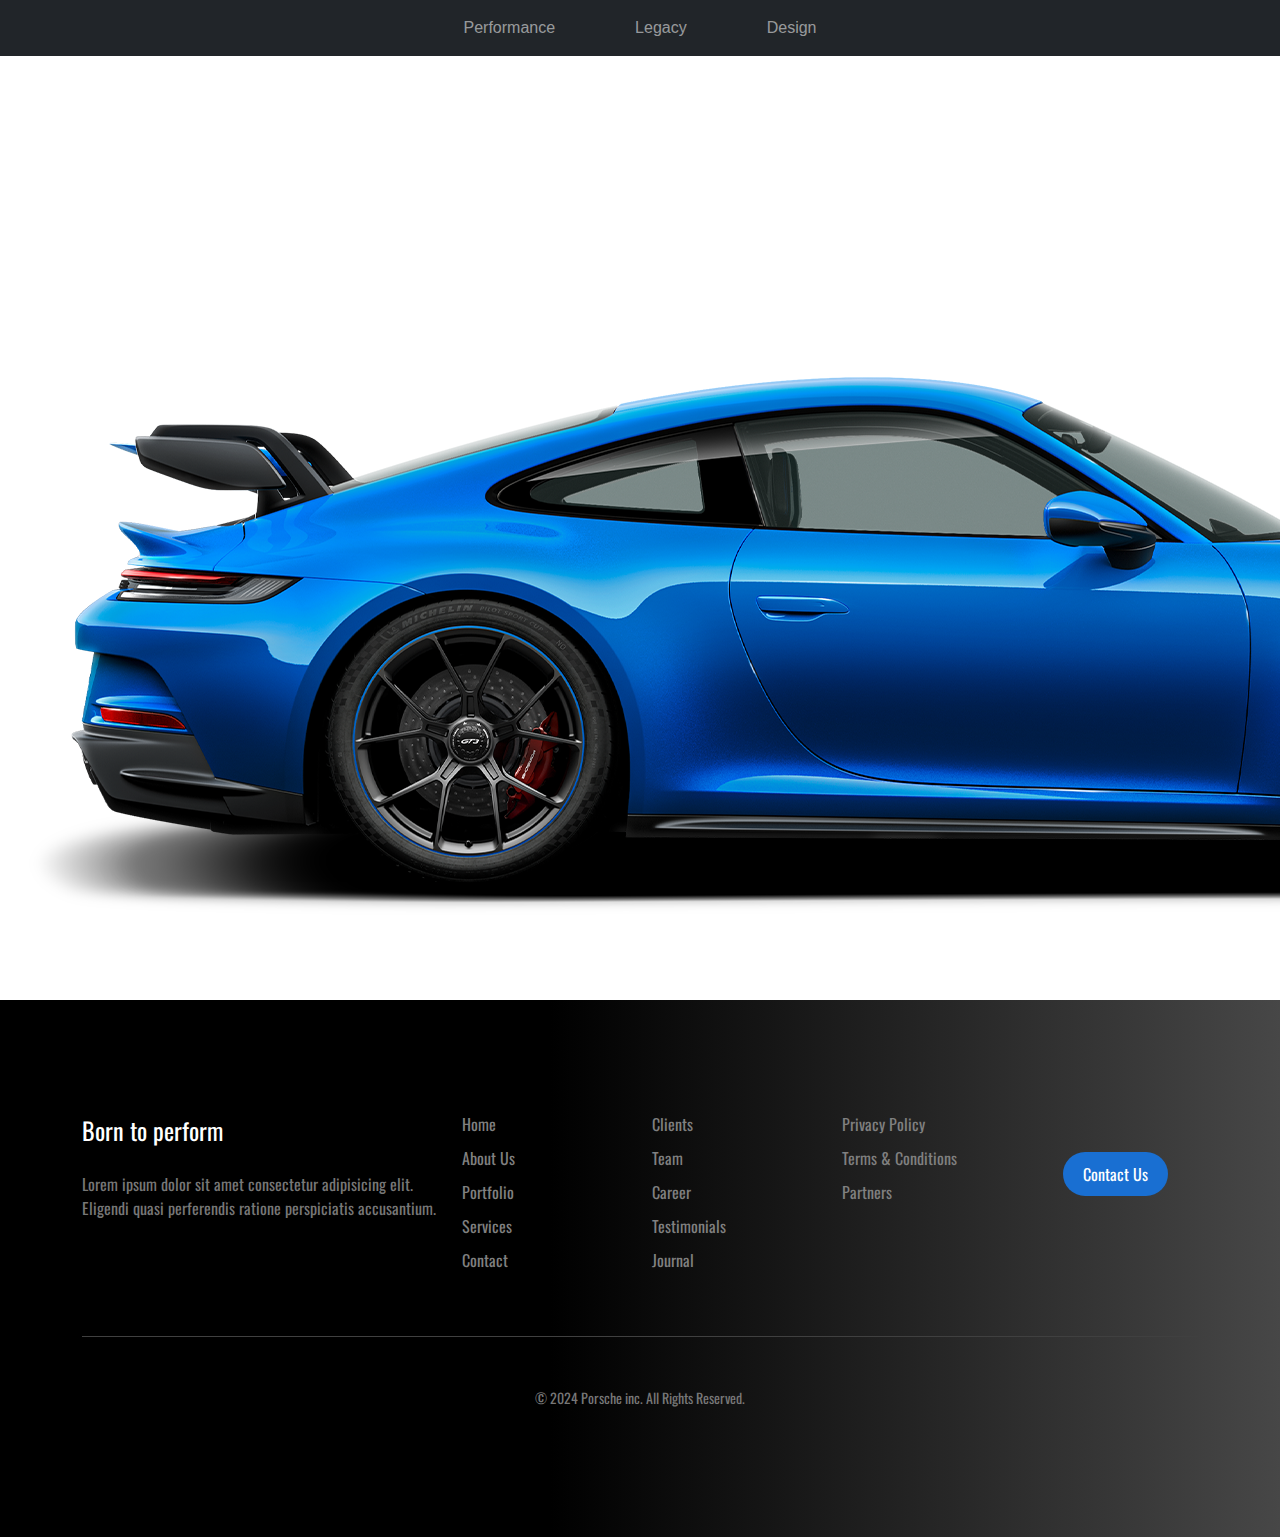
==== index.html @ 69b1accd "added photo and footer" ====
<!DOCTYPE html>
<html lang="en">

<head>
    <meta charset="UTF-8">
    <meta name="viewport" content="width=device-width, initial-scale=1.0">
    <link rel="icon" type="image/x-icon" href="images/porsche_logo.png">
    <link href="https://cdn.jsdelivr.net/npm/bootstrap@5.3.3/dist/css/bootstrap.min.css" rel="stylesheet">
    <script src="https://cdn.jsdelivr.net/npm/bootstrap@5.3.3/dist/js/bootstrap.bundle.min.js"></script>
    <link href="style.css" rel="stylesheet">
    <!--<link rel="preconnect" href="https://fonts.googleapis.com">-->
    <link rel="preconnect" href="https://fonts.gstatic.com" crossorigin>
    <link href="https://fonts.googleapis.com/css2?family=Oswald:wght@200..700&display=swap" rel="stylesheet">
    <title>Speed, Luxury, Porsche 911</title>
</head>

<body>
    <div id="top"></div>
    <div class="bg_image_1"></div>
    <nav class="navbar navbar-expand-sm bg-dark navbar-dark fixed-top">
        <div class="container-fluid">
            <button class="navbar-toggler" type="button" data-bs-toggle="collapse" data-bs-target="#collapsibleNavbar">
                <span class="navbar-toggler-icon"></span>
            </button>
            <div class="collapse navbar-collapse justify-content-center" id="collapsibleNavbar">
                <ul class="navbar-nav">
                    <li class="nav-item">
                        <a class="nav-link" href="#">Performance</a>
                    </li>
                    <li class="nav-item">
                        <a class="nav-link legacy-margin" href="#">Legacy</a>
                    </li>
                    <li class="nav-item">
                        <a class="nav-link" href="#">Design</a>
                    </li>
                </ul>
            </div>
        </div>
    </nav>
    <div class="moja"></div>
    <footer class="footer-48201">
        <div class="container">
        <div class="row">
        <div class="col-md-4 pr-md-5">
        <a href="#" class="footer-site-logo d-block mb-4">Born to perform</a>
        <p>Lorem ipsum dolor sit amet consectetur adipisicing elit. Eligendi quasi perferendis ratione perspiciatis accusantium.</p>
        </div>
        <div class="col-md">
        <ul class="list-unstyled nav-links">
        <li><a href="#">Home</a></li>
        <li><a href="#">About Us</a></li>
        <li><a href="#">Portfolio</a></li>
        <li><a href="#">Services</a></li>
        <li><a href="#">Contact</a></li>
        </ul>
        </div>
        <div class="col-md">
        <ul class="list-unstyled nav-links">
        <li><a href="#">Clients</a></li>
        <li><a href="#">Team</a></li>
        <li><a href="#">Career</a></li>
        <li><a href="#">Testimonials</a></li>
        <li><a href="#">Journal</a></li>
        </ul>
        </div>
        <div class="col-md">
        <ul class="list-unstyled nav-links">
        <li><a href="#">Privacy Policy</a></li>
        <li><a href="#">Terms &amp; Conditions</a></li>
        <li><a href="#">Partners</a></li>
        </ul>
        </div>
        <div class="col-md text-md-center">
        <ul class="social list-unstyled">
        <li><a href="#"><span class="icon-instagram"></span></a></li>
        <li><a href="#"><span class="icon-twitter"></span></a></li>
        <li><a href="#"><span class="icon-facebook"></span></a></li>
        <li><a href="#"><span class="icon-pinterest"></span></a></li>
        <li><a href="#"><span class="icon-dribbble"></span></a></li>
        </ul>
        <p class=""><a href="#" class="btn btn-tertiary">Contact Us</a></p>
        </div>
        </div>
        <div class="row ">
        <div class="col-12 text-center">
        <div class="copyright mt-5 pt-5">
        <p><small>© 2024 Porsche inc. All Rights Reserved.</small></p>
        </div>
        </div>
        </div>
        </div>
        </footer>
    <!--<footer>
        <div class="container contact-info">
            <div class="row">
                <div class="col-md-3">
                    <img src="images/porsche_logo.png" alt="Logo" class="img-fluid">
                </div>
                <div class="col-md-3">
                    <h5><a href="#top" class="h5_footer" style="text-decoration: none;">Home</a></h5>
                    <ul class="list-unstyled">
                        <li>...</li>
                        <li>...</li>
                        <li>...</li>
                    </ul>
                </div>
                <div class="col-md-3">
                    <h5><a href="#top" class="h5_footer" style="text-decoration: none;">About Us</a></h5>
                    <ul class="list-unstyled">
                        <li>Newsletter</li>
                        <li>Research</li>
                        <li>Downloads</li>
                    </ul>
                </div>
                <div class="col-md-3">
                    <h5><a href="#top" class="h5_footer" style="text-decoration: none;">Contact Info</a></h5>
                    <ul class="list-unstyled">
                        <li>Instagram</li>
                        <li>Facebook</li>
                        <li>Twitter</li>
                    </ul>
                </div>
            </div>
        </div>
    </footer>
    <p class="company text-center text-muted"> © 2024 Porsche Company, Inc </p>-->
</body>

</html>
---- style.css ----
@media screen and (min-width:576px) {
    .legacy-margin {
        margin: 0 4rem;
    }
}
@font-face {
    font-family: '911 Porscha';
    src: url("font/porche911woff/911Porscha.woff2") format('woff2'),
        url("font/porche911woff/911Porscha.woff") format('woff');
    font-weight: normal;
    font-style: normal;
    font-display: swap;
}
/*.moja {
    height: 2000px;
}*/
.bg_image_1{
    background-image: url(images/porsche-model.png);
    height: 1000px;
    width: auto;
}

.footer-words {
    display: flex;
    justify-content: space-around;
}
.text-muted-no-underline {
    text-decoration: none;
}
.contact-info {
    margin-top: 10px;
    padding-top: 20px;
}

.contact-info span {
    font-weight: bold;
}

.contact-info ul {
    list-style-type: none;
    padding: 5px;
}

.contact-info ul li {
    margin-top: 7px;
}
footer{
    font-family: po;
    background: rgb(0,0,0);
    background: linear-gradient(90deg, rgba(0,0,0,1) 43%, rgba(71,71,71,1) 100%);
}
.h5_footer{
    color: whitesmoke;
}
.list-unstyled{
    color:whitesmoke;
}
.company{
    background-color: gray;
}
.contact-info .row > div:not(:last-child) {
    border-right: 4px solid #ccc;
    padding-right: 15px;
}
body {
    font-family: "Roboto", -apple-system, BlinkMacSystemFont, "Segoe UI", Roboto, "Helvetica Neue", Arial, "Noto Sans", sans-serif, "Apple Color Emoji", "Segoe UI Emoji", "Segoe UI Symbol", "Noto Color Emoji"; }
  
h1, h2, h3, h4, h5, h6,
.h1, .h2, .h3, .h4, .h5, .h6 {
    font-family: "Roboto", -apple-system, BlinkMacSystemFont, "Segoe UI", Roboto, "Helvetica Neue", Arial, "Noto Sans", sans-serif, "Apple Color Emoji", "Segoe UI Emoji", "Segoe UI Symbol", "Noto Color Emoji"; }
  
a {
    -webkit-transition: .3s all ease;
    -o-transition: .3s all ease;
    transition: .3s all ease; }
a, a:hover {
    text-decoration: none !important; }
  
.content {
    height: 70vh; }
  
.footer-48201 {
    font-family: "Oswald", sans-serif;
    padding: 7rem 0;
    background-color: #000;
    color: #777; }
.footer-48201 .footer-site-logo {
    font-size: 1.5rem;
    color: #fff; }
.footer-48201 .nav-links li {
    margin-bottom: 10px; }
.footer-48201 .nav-links li a {
    color: gray; }
.footer-48201 .nav-links li a:hover {
    color: #fff; }
.footer-48201 .btn.btn-tertiary {
      background-color: #196fd2;
      color: #fff;
      border-radius: 30px;
      border: none;
      padding: 10px 20px; }
.footer-48201 .social li {
      display: inline-block; }
.footer-48201 .social li a {
        color: gray;
        padding: 7px; }
.footer-48201 .social li a:hover {
        color: #fff; }
.footer-48201 .copyright {
      border-top: 1px solid #404040; }
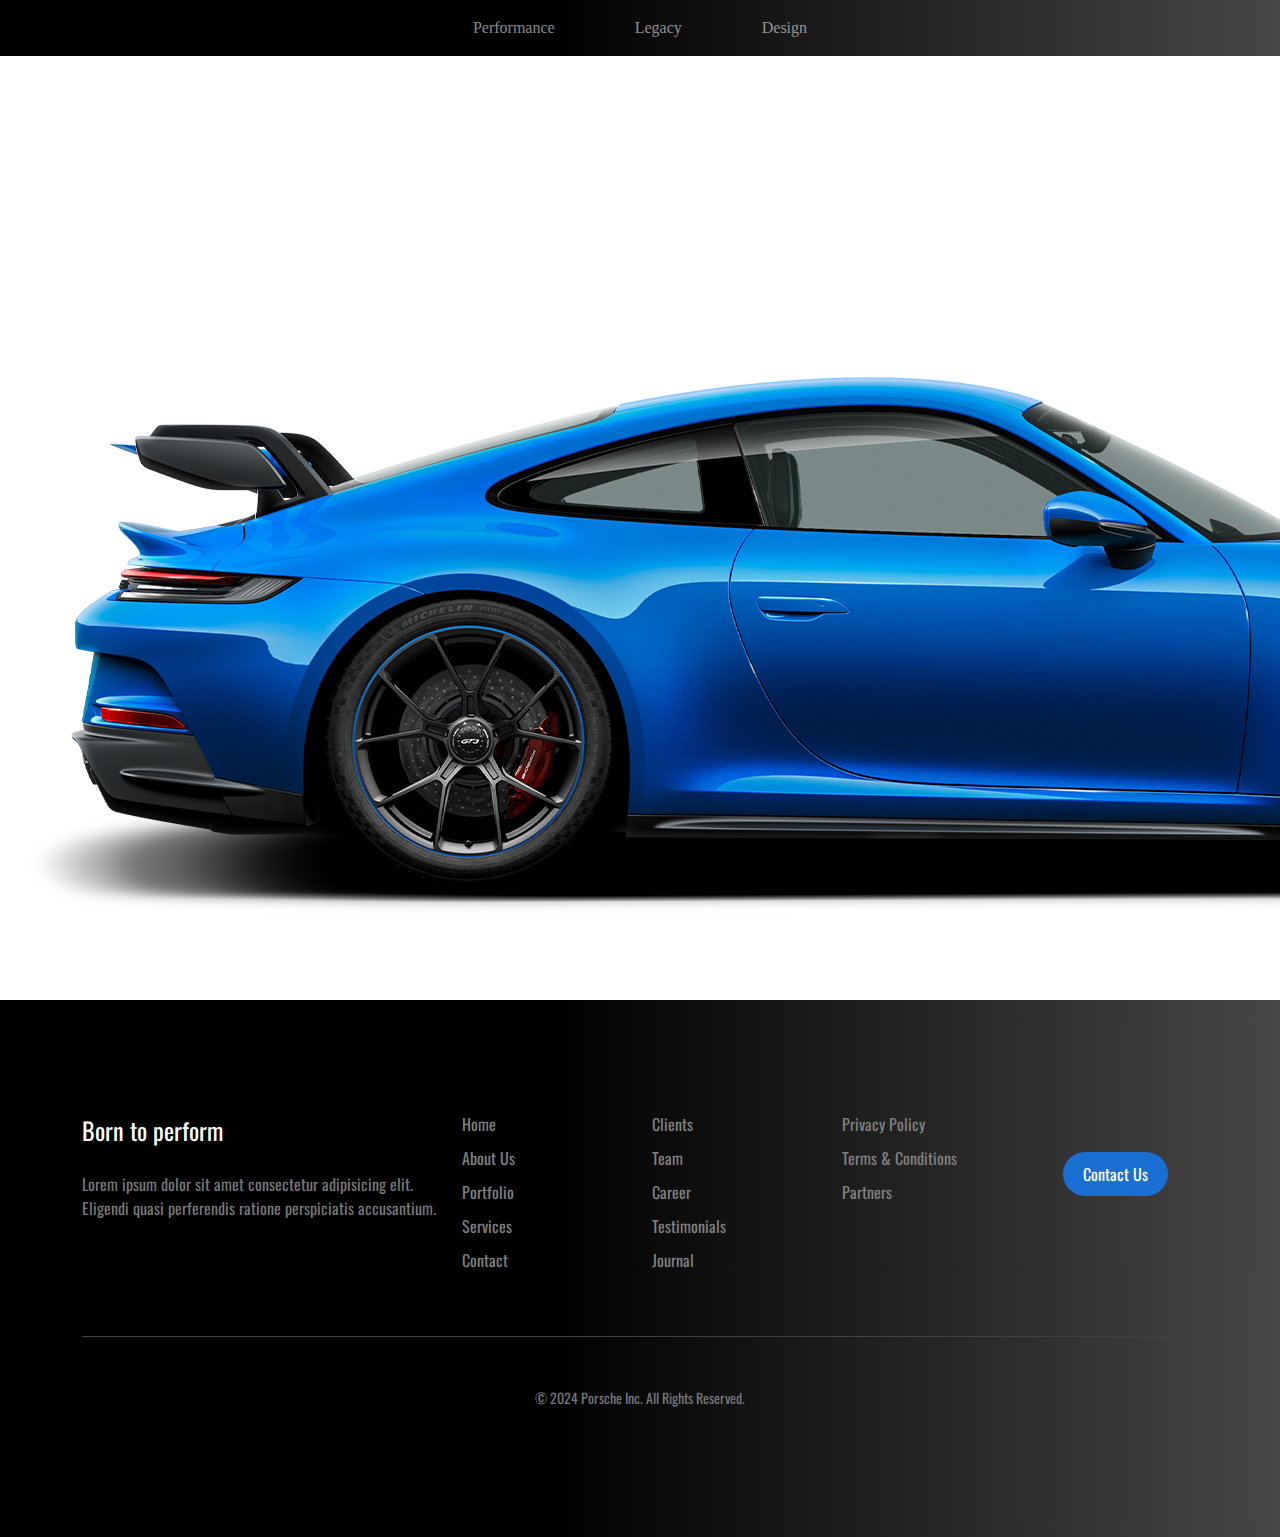
==== commit 3bf7580c: "Minor changes" ====
--- a/index.html
+++ b/index.html
@@ -15,7 +15,6 @@
 </head>
 
 <body>
-    <div id="top"></div>
     <div class="bg_image_1"></div>
     <nav class="navbar navbar-expand-sm bg-dark navbar-dark fixed-top">
         <div class="container-fluid">
@@ -37,93 +36,59 @@
             </div>
         </div>
     </nav>
-    <div class="moja"></div>
     <footer class="footer-48201">
         <div class="container">
-        <div class="row">
-        <div class="col-md-4 pr-md-5">
-        <a href="#" class="footer-site-logo d-block mb-4">Born to perform</a>
-        <p>Lorem ipsum dolor sit amet consectetur adipisicing elit. Eligendi quasi perferendis ratione perspiciatis accusantium.</p>
-        </div>
-        <div class="col-md">
-        <ul class="list-unstyled nav-links">
-        <li><a href="#">Home</a></li>
-        <li><a href="#">About Us</a></li>
-        <li><a href="#">Portfolio</a></li>
-        <li><a href="#">Services</a></li>
-        <li><a href="#">Contact</a></li>
-        </ul>
-        </div>
-        <div class="col-md">
-        <ul class="list-unstyled nav-links">
-        <li><a href="#">Clients</a></li>
-        <li><a href="#">Team</a></li>
-        <li><a href="#">Career</a></li>
-        <li><a href="#">Testimonials</a></li>
-        <li><a href="#">Journal</a></li>
-        </ul>
-        </div>
-        <div class="col-md">
-        <ul class="list-unstyled nav-links">
-        <li><a href="#">Privacy Policy</a></li>
-        <li><a href="#">Terms &amp; Conditions</a></li>
-        <li><a href="#">Partners</a></li>
-        </ul>
-        </div>
-        <div class="col-md text-md-center">
-        <ul class="social list-unstyled">
-        <li><a href="#"><span class="icon-instagram"></span></a></li>
-        <li><a href="#"><span class="icon-twitter"></span></a></li>
-        <li><a href="#"><span class="icon-facebook"></span></a></li>
-        <li><a href="#"><span class="icon-pinterest"></span></a></li>
-        <li><a href="#"><span class="icon-dribbble"></span></a></li>
-        </ul>
-        <p class=""><a href="#" class="btn btn-tertiary">Contact Us</a></p>
-        </div>
-        </div>
-        <div class="row ">
-        <div class="col-12 text-center">
-        <div class="copyright mt-5 pt-5">
-        <p><small>© 2024 Porsche inc. All Rights Reserved.</small></p>
-        </div>
-        </div>
-        </div>
-        </div>
-        </footer>
-    <!--<footer>
-        <div class="container contact-info">
             <div class="row">
-                <div class="col-md-3">
-                    <img src="images/porsche_logo.png" alt="Logo" class="img-fluid">
+                <div class="col-md-4 pr-md-5">
+                    <a href="#" class="footer-site-logo d-block mb-4">Born to perform</a>
+                    <p>Lorem ipsum dolor sit amet consectetur adipisicing elit. Eligendi quasi perferendis ratione
+                        perspiciatis accusantium.</p>
                 </div>
-                <div class="col-md-3">
-                    <h5><a href="#top" class="h5_footer" style="text-decoration: none;">Home</a></h5>
-                    <ul class="list-unstyled">
-                        <li>...</li>
-                        <li>...</li>
-                        <li>...</li>
+                <div class="col-md">
+                    <ul class="list-unstyled nav-links">
+                        <li><a href="#">Home</a></li>
+                        <li><a href="#">About Us</a></li>
+                        <li><a href="#">Portfolio</a></li>
+                        <li><a href="#">Services</a></li>
+                        <li><a href="#">Contact</a></li>
                     </ul>
                 </div>
-                <div class="col-md-3">
-                    <h5><a href="#top" class="h5_footer" style="text-decoration: none;">About Us</a></h5>
-                    <ul class="list-unstyled">
-                        <li>Newsletter</li>
-                        <li>Research</li>
-                        <li>Downloads</li>
+                <div class="col-md">
+                    <ul class="list-unstyled nav-links">
+                        <li><a href="#">Clients</a></li>
+                        <li><a href="#">Team</a></li>
+                        <li><a href="#">Career</a></li>
+                        <li><a href="#">Testimonials</a></li>
+                        <li><a href="#">Journal</a></li>
                     </ul>
                 </div>
-                <div class="col-md-3">
-                    <h5><a href="#top" class="h5_footer" style="text-decoration: none;">Contact Info</a></h5>
-                    <ul class="list-unstyled">
-                        <li>Instagram</li>
-                        <li>Facebook</li>
-                        <li>Twitter</li>
+                <div class="col-md">
+                    <ul class="list-unstyled nav-links">
+                        <li><a href="#">Privacy Policy</a></li>
+                        <li><a href="#">Terms &amp; Conditions</a></li>
+                        <li><a href="#">Partners</a></li>
                     </ul>
+                </div>
+                <div class="col-md text-md-center">
+                    <ul class="social list-unstyled">
+                        <li><a href="#"><span class="icon-instagram"></span></a></li>
+                        <li><a href="#"><span class="icon-twitter"></span></a></li>
+                        <li><a href="#"><span class="icon-facebook"></span></a></li>
+                        <li><a href="#"><span class="icon-pinterest"></span></a></li>
+                        <li><a href="#"><span class="icon-dribbble"></span></a></li>
+                    </ul>
+                    <p class=""><a href="#" class="btn btn-tertiary">Contact Us</a></p>
+                </div>
+            </div>
+            <div class="row">
+                <div class="col-12 text-center">
+                    <div class="copyright mt-5 pt-5">
+                        <p><small>© 2024 Porsche Inc. All Rights Reserved.</small></p>
+                    </div>
                 </div>
             </div>
         </div>
     </footer>
-    <p class="company text-center text-muted"> © 2024 Porsche Company, Inc </p>-->
 </body>
 
 </html>--- a/style.css
+++ b/style.css
@@ -3,6 +3,7 @@
         margin: 0 4rem;
     }
 }
+
 @font-face {
     font-family: '911 Porscha';
     src: url("font/porche911woff/911Porscha.woff2") format('woff2'),
@@ -11,10 +12,8 @@
     font-style: normal;
     font-display: swap;
 }
-/*.moja {
-    height: 2000px;
-}*/
-.bg_image_1{
+
+.bg_image_1 {
     background-image: url(images/porsche-model.png);
     height: 1000px;
     width: auto;
@@ -24,9 +23,11 @@
     display: flex;
     justify-content: space-around;
 }
+
 .text-muted-no-underline {
     text-decoration: none;
 }
+
 .contact-info {
     margin-top: 10px;
     padding-top: 20px;
@@ -44,68 +45,110 @@
 .contact-info ul li {
     margin-top: 7px;
 }
-footer{
+
+footer,
+.navbar {
     font-family: po;
-    background: rgb(0,0,0);
-    background: linear-gradient(90deg, rgba(0,0,0,1) 43%, rgba(71,71,71,1) 100%);
+    background: rgb(0, 0, 0);
+    background: linear-gradient(90deg, rgba(0, 0, 0, 1) 43%, rgba(71, 71, 71, 1) 100%);
 }
-.h5_footer{
+
+.h5_footer {
     color: whitesmoke;
 }
-.list-unstyled{
-    color:whitesmoke;
+
+.list-unstyled {
+    color: whitesmoke;
 }
-.company{
+
+.company {
     background-color: gray;
 }
-.contact-info .row > div:not(:last-child) {
+
+.contact-info .row>div:not(:last-child) {
     border-right: 4px solid #ccc;
     padding-right: 15px;
 }
+
 body {
-    font-family: "Roboto", -apple-system, BlinkMacSystemFont, "Segoe UI", Roboto, "Helvetica Neue", Arial, "Noto Sans", sans-serif, "Apple Color Emoji", "Segoe UI Emoji", "Segoe UI Symbol", "Noto Color Emoji"; }
-  
-h1, h2, h3, h4, h5, h6,
-.h1, .h2, .h3, .h4, .h5, .h6 {
-    font-family: "Roboto", -apple-system, BlinkMacSystemFont, "Segoe UI", Roboto, "Helvetica Neue", Arial, "Noto Sans", sans-serif, "Apple Color Emoji", "Segoe UI Emoji", "Segoe UI Symbol", "Noto Color Emoji"; }
-  
+    font-family: "Roboto", -apple-system, BlinkMacSystemFont, "Segoe UI", Roboto, "Helvetica Neue", Arial, "Noto Sans", sans-serif, "Apple Color Emoji", "Segoe UI Emoji", "Segoe UI Symbol", "Noto Color Emoji";
+}
+
+h1,
+h2,
+h3,
+h4,
+h5,
+h6,
+.h1,
+.h2,
+.h3,
+.h4,
+.h5,
+.h6 {
+    font-family: "Roboto", -apple-system, BlinkMacSystemFont, "Segoe UI", Roboto, "Helvetica Neue", Arial, "Noto Sans", sans-serif, "Apple Color Emoji", "Segoe UI Emoji", "Segoe UI Symbol", "Noto Color Emoji";
+}
+
 a {
     -webkit-transition: .3s all ease;
     -o-transition: .3s all ease;
-    transition: .3s all ease; }
-a, a:hover {
-    text-decoration: none !important; }
-  
+    transition: .3s all ease;
+}
+
+a,
+a:hover {
+    text-decoration: none !important;
+}
+
 .content {
-    height: 70vh; }
-  
+    height: 70vh;
+}
+
 .footer-48201 {
     font-family: "Oswald", sans-serif;
     padding: 7rem 0;
     background-color: #000;
-    color: #777; }
+    color: #777;
+}
+
 .footer-48201 .footer-site-logo {
     font-size: 1.5rem;
-    color: #fff; }
+    color: #fff;
+}
+
 .footer-48201 .nav-links li {
-    margin-bottom: 10px; }
+    margin-bottom: 10px;
+}
+
 .footer-48201 .nav-links li a {
-    color: gray; }
+    color: gray;
+}
+
 .footer-48201 .nav-links li a:hover {
-    color: #fff; }
+    color: #fff;
+}
+
 .footer-48201 .btn.btn-tertiary {
-      background-color: #196fd2;
-      color: #fff;
-      border-radius: 30px;
-      border: none;
-      padding: 10px 20px; }
+    background-color: #196fd2;
+    color: #fff;
+    border-radius: 30px;
+    border: none;
+    padding: 10px 20px;
+}
+
 .footer-48201 .social li {
-      display: inline-block; }
+    display: inline-block;
+}
+
 .footer-48201 .social li a {
-        color: gray;
-        padding: 7px; }
+    color: gray;
+    padding: 7px;
+}
+
 .footer-48201 .social li a:hover {
-        color: #fff; }
+    color: #fff;
+}
+
 .footer-48201 .copyright {
-      border-top: 1px solid #404040; }
-  
+    border-top: 1px solid #404040;
+}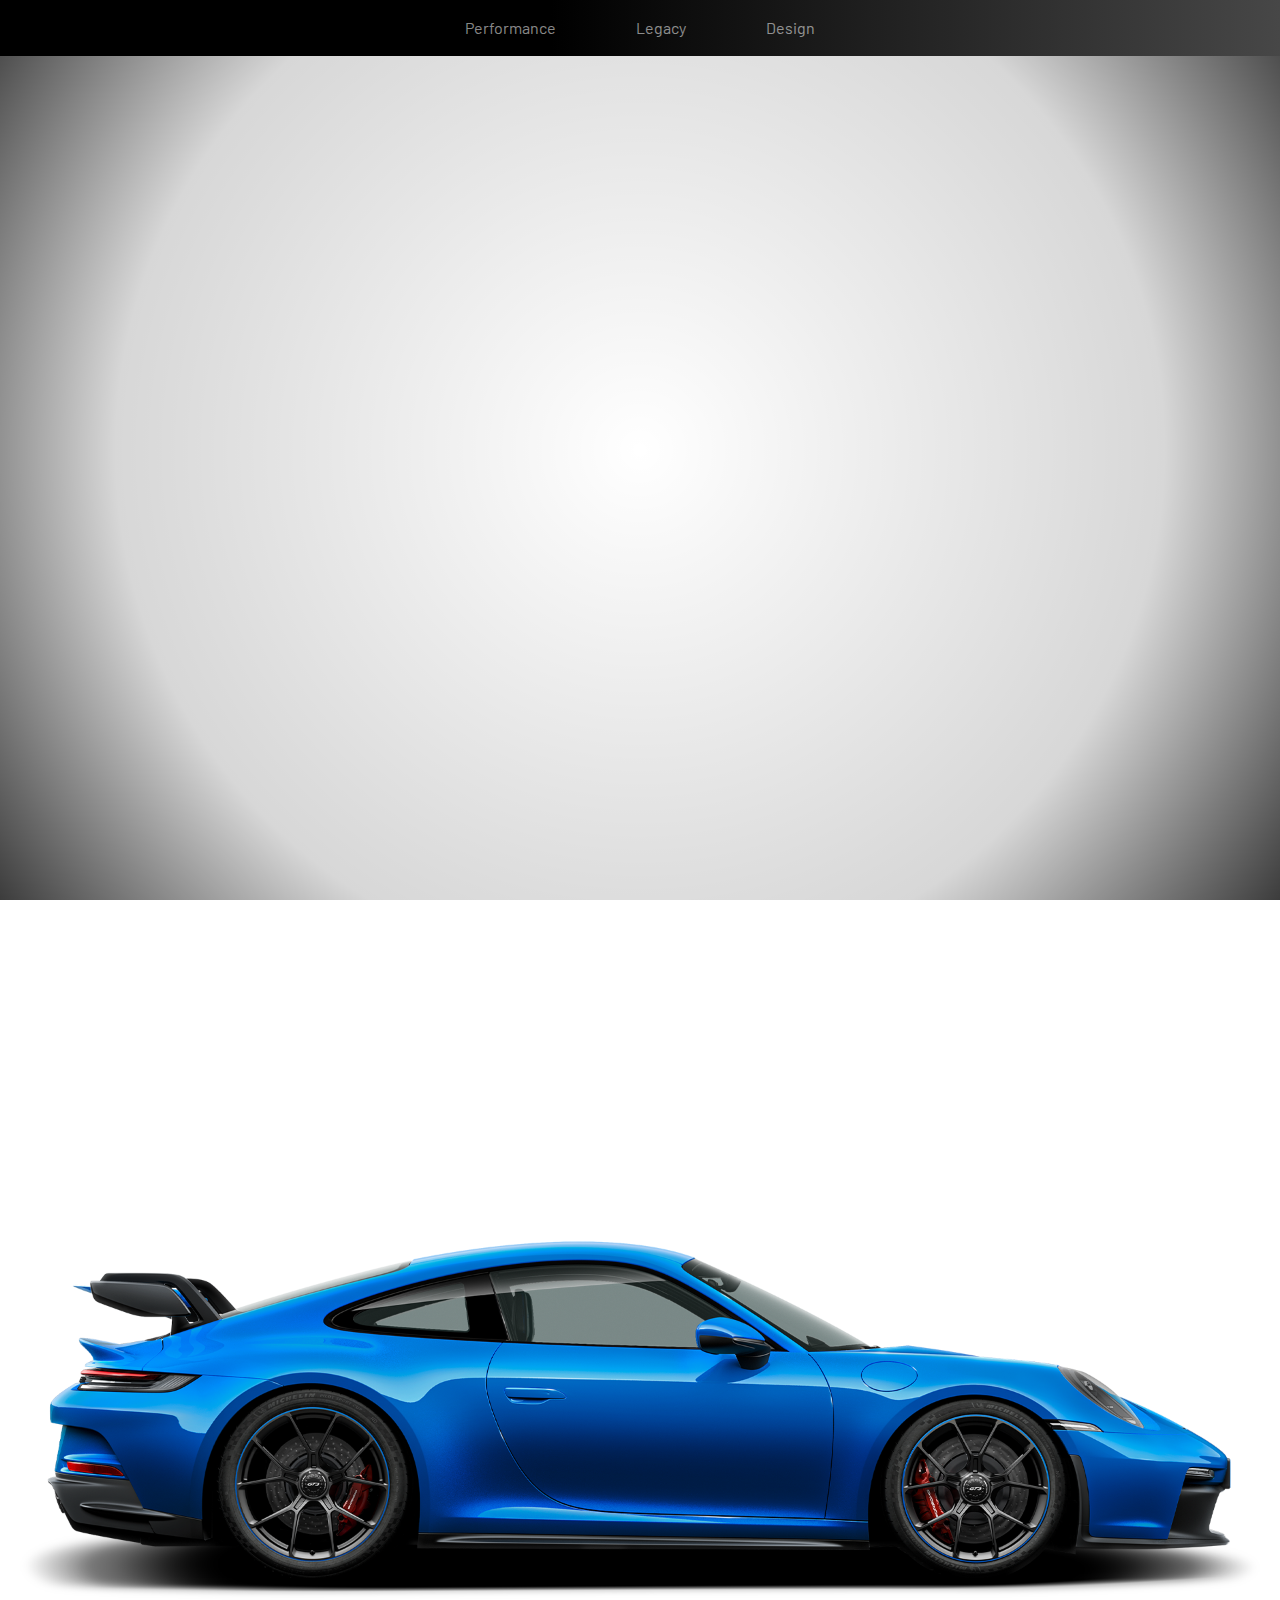
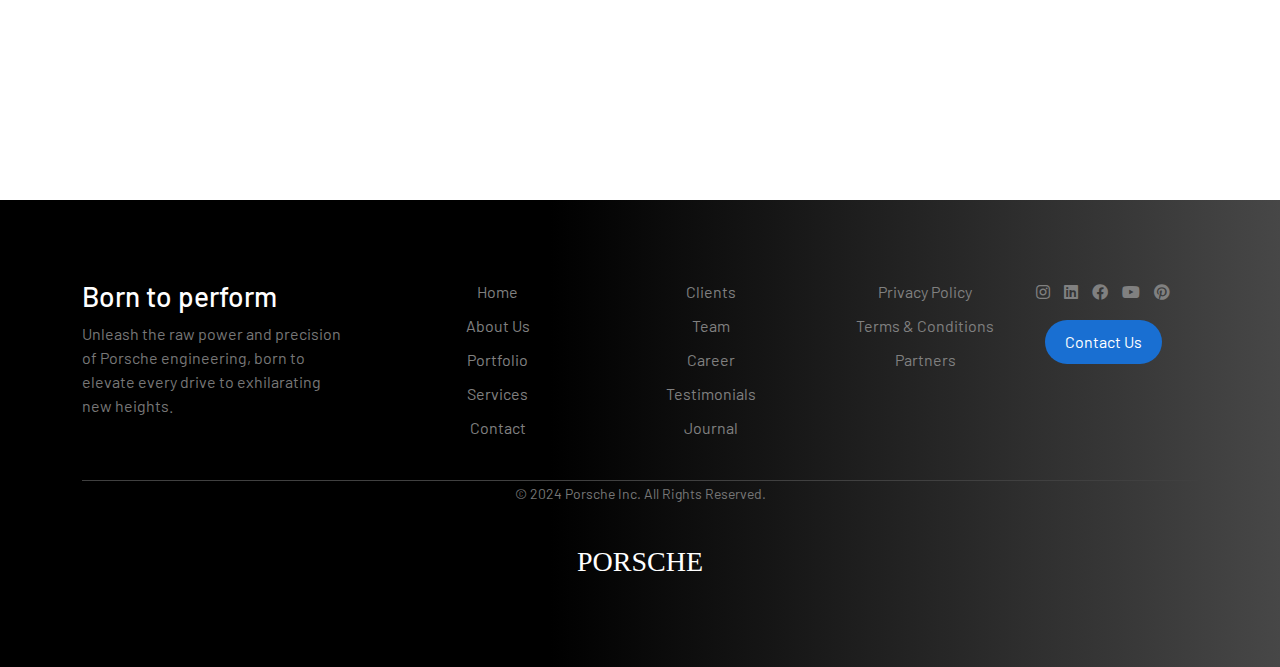
==== commit fe85b901: "made footer responsive, added temp font, fixed image" ====
--- a/index.html
+++ b/index.html
@@ -7,15 +7,27 @@
     <link rel="icon" type="image/x-icon" href="images/porsche_logo.png">
     <link href="https://cdn.jsdelivr.net/npm/bootstrap@5.3.3/dist/css/bootstrap.min.css" rel="stylesheet">
     <script src="https://cdn.jsdelivr.net/npm/bootstrap@5.3.3/dist/js/bootstrap.bundle.min.js"></script>
+    <link rel="stylesheet" href="https://cdnjs.cloudflare.com/ajax/libs/font-awesome/5.15.4/css/all.min.css">
     <link href="style.css" rel="stylesheet">
-    <!--<link rel="preconnect" href="https://fonts.googleapis.com">-->
+
+    <link rel="preconnect" href="https://fonts.googleapis.com">
     <link rel="preconnect" href="https://fonts.gstatic.com" crossorigin>
-    <link href="https://fonts.googleapis.com/css2?family=Oswald:wght@200..700&display=swap" rel="stylesheet">
+    <link href="https://fonts.googleapis.com/css2?family=Barlow:ital,wght@0,100;0,200;0,300;0,400;0,500;0,600;0,700;0,800;0,900;1,100;1,200;1,300;1,400;1,500;1,600;1,700;1,800;1,900&display=swap" rel="stylesheet">
+    
     <title>Speed, Luxury, Porsche 911</title>
 </head>
 
-<body>
-    <div class="bg_image_1"></div>
+<body id="scrollbar2">
+    
+    <video class="main-video" src="images/main-video.mp4" muted loop autoplay plays-inline>
+    </video>
+
+    <div class="overlay"></div>
+
+    <div class="image-container">
+        <img class="bg-image" src="images/porsche-model.png"></img>
+    </div>
+    <!-- <h1 class="porse-test">PORSCHE</h1> -->
     <nav class="navbar navbar-expand-sm bg-dark navbar-dark fixed-top">
         <div class="container-fluid">
             <button class="navbar-toggler" type="button" data-bs-toggle="collapse" data-bs-target="#collapsibleNavbar">
@@ -36,59 +48,69 @@
             </div>
         </div>
     </nav>
-    <footer class="footer-48201">
+    <footer class="footer">
         <div class="container">
-            <div class="row">
-                <div class="col-md-4 pr-md-5">
-                    <a href="#" class="footer-site-logo d-block mb-4">Born to perform</a>
-                    <p>Lorem ipsum dolor sit amet consectetur adipisicing elit. Eligendi quasi perferendis ratione
-                        perspiciatis accusantium.</p>
+            <div class="row justify-content-center">
+                <div class="col-8 col-sm-10 col-md-8 col-lg-3 mb-4">
+                    <h3 class="footer-site-logo">Born to perform</h3>
+                    <p>Unleash the raw power and precision of Porsche engineering, born to elevate every drive to exhilarating new heights.</p>
                 </div>
-                <div class="col-md">
-                    <ul class="list-unstyled nav-links">
-                        <li><a href="#">Home</a></li>
-                        <li><a href="#">About Us</a></li>
-                        <li><a href="#">Portfolio</a></li>
-                        <li><a href="#">Services</a></li>
-                        <li><a href="#">Contact</a></li>
-                    </ul>
-                </div>
-                <div class="col-md">
-                    <ul class="list-unstyled nav-links">
-                        <li><a href="#">Clients</a></li>
-                        <li><a href="#">Team</a></li>
-                        <li><a href="#">Career</a></li>
-                        <li><a href="#">Testimonials</a></li>
-                        <li><a href="#">Journal</a></li>
-                    </ul>
-                </div>
-                <div class="col-md">
-                    <ul class="list-unstyled nav-links">
-                        <li><a href="#">Privacy Policy</a></li>
-                        <li><a href="#">Terms &amp; Conditions</a></li>
-                        <li><a href="#">Partners</a></li>
-                    </ul>
-                </div>
-                <div class="col-md text-md-center">
-                    <ul class="social list-unstyled">
-                        <li><a href="#"><span class="icon-instagram"></span></a></li>
-                        <li><a href="#"><span class="icon-twitter"></span></a></li>
-                        <li><a href="#"><span class="icon-facebook"></span></a></li>
-                        <li><a href="#"><span class="icon-pinterest"></span></a></li>
-                        <li><a href="#"><span class="icon-dribbble"></span></a></li>
-                    </ul>
-                    <p class=""><a href="#" class="btn btn-tertiary">Contact Us</a></p>
+                <div class="col-md-10 col-lg-9">
+                    <div class="row justify-content-center">
+                        <div class="col-5 col-sm-4 col-md-3 mb-4 text-center">
+                            <ul class="list-unstyled nav-links">
+                                <li><a href="#">Home</a></li>
+                                <li><a href="#">About Us</a></li>
+                                <li><a href="#">Portfolio</a></li>
+                                <li><a href="#">Services</a></li>
+                                <li><a href="#">Contact</a></li>
+                            </ul>
+                        </div>
+                        <div class="col-5 col-sm-4 col-md-3 mb-4 text-center">
+                            <ul class="list-unstyled nav-links">
+                                <li><a href="#">Clients</a></li>
+                                <li><a href="#">Team</a></li>
+                                <li><a href="#">Career</a></li>
+                                <li><a href="#">Testimonials</a></li>
+                                <li><a href="#">Journal</a></li>
+                            </ul>
+                        </div>
+                        <div class="col-12 col-sm-4 col-md-3 mb-4 text-center">
+                            <ul class="list-unstyled nav-links">
+                                <li><a href="#">Privacy Policy</a></li>
+                                <li><a href="#">Terms &amp; Conditions</a></li>
+                                <li><a href="#">Partners</a></li>
+                            </ul>
+                        </div>
+                        <div class="col-12 col-sm-6 col-md-3 col-lg-2 mb-4">
+                            <ul class="social list-unstyled d-flex justify-content-center">
+                                <li><a href="https://www.instagram.com/"><i class="fab fa-instagram"></i></a></li>
+                                <li><a href="https://linkedin.com/"><i class="fab fa-linkedin"></i></a></li>
+                                <li><a href="https://www.facebook.com/"><i class="fab fa-facebook"></i></a></li>
+                                <li><a href="https://www.youtube.com/"><i class="fab fa-youtube"></i></a></li>
+                                <li><a href="https://pinterest.com/"><i class="fab fa-pinterest"></i></a></li>
+                            </ul>
+                            <p class="d-flex justify-content-center"><a href="#" class="btn btn-blue-color">Contact Us</a></p>
+                        </div>
+                    </div>
                 </div>
             </div>
             <div class="row">
                 <div class="col-12 text-center">
-                    <div class="copyright mt-5 pt-5">
+                    <div class="copyright">
                         <p><small>© 2024 Porsche Inc. All Rights Reserved.</small></p>
                     </div>
                 </div>
             </div>
+            <div class="row">
+                <div class="col-12 text-center mt-4">
+                    <h3 class="porsche-logo">PORSCHE</h3>
+                </div>
+            </div>
         </div>
     </footer>
+    
+    
 </body>
 
 </html>--- a/style.css
+++ b/style.css
@@ -1,92 +1,87 @@
+@font-face {
+    font-family: 'PorscheFont';
+    src: url('fonts/911porschav3title.ttf');
+}
+
 @media screen and (min-width:576px) {
     .legacy-margin {
         margin: 0 4rem;
     }
 }
-
-@font-face {
-    font-family: '911 Porscha';
-    src: url("font/porche911woff/911Porscha.woff2") format('woff2'),
-        url("font/porche911woff/911Porscha.woff") format('woff');
-    font-weight: normal;
-    font-style: normal;
-    font-display: swap;
+body#scrollbar2::-webkit-scrollbar {
+    width: 8px !important;
 }
 
-.bg_image_1 {
-    background-image: url(images/porsche-model.png);
-    height: 1000px;
-    width: auto;
+body#scrollbar2::-webkit-scrollbar-track {
+    background-color: #666666 !important;
+    border: 1px solid #666666 !important;
+    box-shadow: inset 0 0 6px rgba(0, 0, 0, .3) !important;
 }
 
-.footer-words {
-    display: flex;
-    justify-content: space-around;
+body#scrollbar2::-webkit-scrollbar-thumb {
+    border-radius: 8px !important;
+    background-color: #1a1a1a !important;
 }
 
-.text-muted-no-underline {
-    text-decoration: none;
+.overlay{
+    width: 100%;
+    height: 100vh;
+    position: relative;
+    display: flex;
+    background: rgb(255,255,255);
+    background: radial-gradient(circle, rgba(255,255,255,0) 0%, rgba(0, 0, 0, 0.158) 67%, rgba(0,0,0,0.7651435574229692) 100%);
 }
 
-.contact-info {
-    margin-top: 10px;
-    padding-top: 20px;
-}
-
-.contact-info span {
-    font-weight: bold;
-}
-
-.contact-info ul {
-    list-style-type: none;
-    padding: 5px;
-}
-
-.contact-info ul li {
-    margin-top: 7px;
-}
-
-footer,
-.navbar {
-    font-family: po;
-    background: rgb(0, 0, 0);
-    background: linear-gradient(90deg, rgba(0, 0, 0, 1) 43%, rgba(71, 71, 71, 1) 100%);
-}
-
-.h5_footer {
-    color: whitesmoke;
-}
-
-.list-unstyled {
-    color: whitesmoke;
-}
-
-.company {
-    background-color: gray;
-}
-
-.contact-info .row>div:not(:last-child) {
-    border-right: 4px solid #ccc;
-    padding-right: 15px;
+.main-video {
+    width: 100%;
+    position: absolute;
+    right: 0;
+    bottom:0;
+    z-index: -1;
 }
 
 body {
-    font-family: "Roboto", -apple-system, BlinkMacSystemFont, "Segoe UI", Roboto, "Helvetica Neue", Arial, "Noto Sans", sans-serif, "Apple Color Emoji", "Segoe UI Emoji", "Segoe UI Symbol", "Noto Color Emoji";
+    font-family: 'Barlow', sans-serif;
+    font-weight: 400;
 }
 
-h1,
-h2,
-h3,
-h4,
-h5,
-h6,
-.h1,
-.h2,
-.h3,
-.h4,
-.h5,
-.h6 {
-    font-family: "Roboto", -apple-system, BlinkMacSystemFont, "Segoe UI", Roboto, "Helvetica Neue", Arial, "Noto Sans", sans-serif, "Apple Color Emoji", "Segoe UI Emoji", "Segoe UI Symbol", "Noto Color Emoji";
+
+.image-container {
+    display: grid;
+    justify-content: center;
+    align-items: center;
+    height: 100vh;
+}
+  
+.image-container img {
+    max-width: 100%; 
+    max-height: 100%; 
+}
+  
+/* .porse-test {
+    font-size: 100px;
+    color: rgb(77, 77, 77);
+    position: absolute;
+    top: 500px;
+    left: 50%;
+    z-index: 0; 
+}
+for future text usage
+
+.bg-image {
+    height: 600px;
+    width: 100%;
+    position: relative;
+    object-fit: cover;
+    z-index: 1; 
+} 
+*/
+
+
+.footer,
+.navbar {
+    background: rgb(0, 0, 0);
+    background: linear-gradient(90deg, rgba(0, 0, 0, 1) 43%, rgba(71, 71, 71, 1) 100%);
 }
 
 a {
@@ -97,38 +92,32 @@
 
 a,
 a:hover {
-    text-decoration: none !important;
+    text-decoration: none;
 }
 
-.content {
-    height: 70vh;
-}
-
-.footer-48201 {
-    font-family: "Oswald", sans-serif;
-    padding: 7rem 0;
-    background-color: #000;
+.footer {
+    padding: 5rem 0;
     color: #777;
 }
 
-.footer-48201 .footer-site-logo {
-    font-size: 1.5rem;
+.footer .footer-site-logo {
+    color: #fff; 
+}
+
+.footer .nav-links li {
+    margin-bottom: 10px;
+    
+}
+
+.footer .nav-links li a {
+    color: gray;
+}
+
+.footer .nav-links li a:hover {
     color: #fff;
 }
 
-.footer-48201 .nav-links li {
-    margin-bottom: 10px;
-}
-
-.footer-48201 .nav-links li a {
-    color: gray;
-}
-
-.footer-48201 .nav-links li a:hover {
-    color: #fff;
-}
-
-.footer-48201 .btn.btn-tertiary {
+.footer .btn-blue-color {
     background-color: #196fd2;
     color: #fff;
     border-radius: 30px;
@@ -136,19 +125,21 @@
     padding: 10px 20px;
 }
 
-.footer-48201 .social li {
-    display: inline-block;
-}
-
-.footer-48201 .social li a {
+.footer .social li a {
     color: gray;
     padding: 7px;
 }
 
-.footer-48201 .social li a:hover {
+.footer .social li a:hover {
     color: #fff;
 }
 
-.footer-48201 .copyright {
+.footer .copyright {
     border-top: 1px solid #404040;
+}
+
+.footer .porsche-logo{
+    font-family: 'PorscheFont';
+    color: white;
+    text-align: center;
 }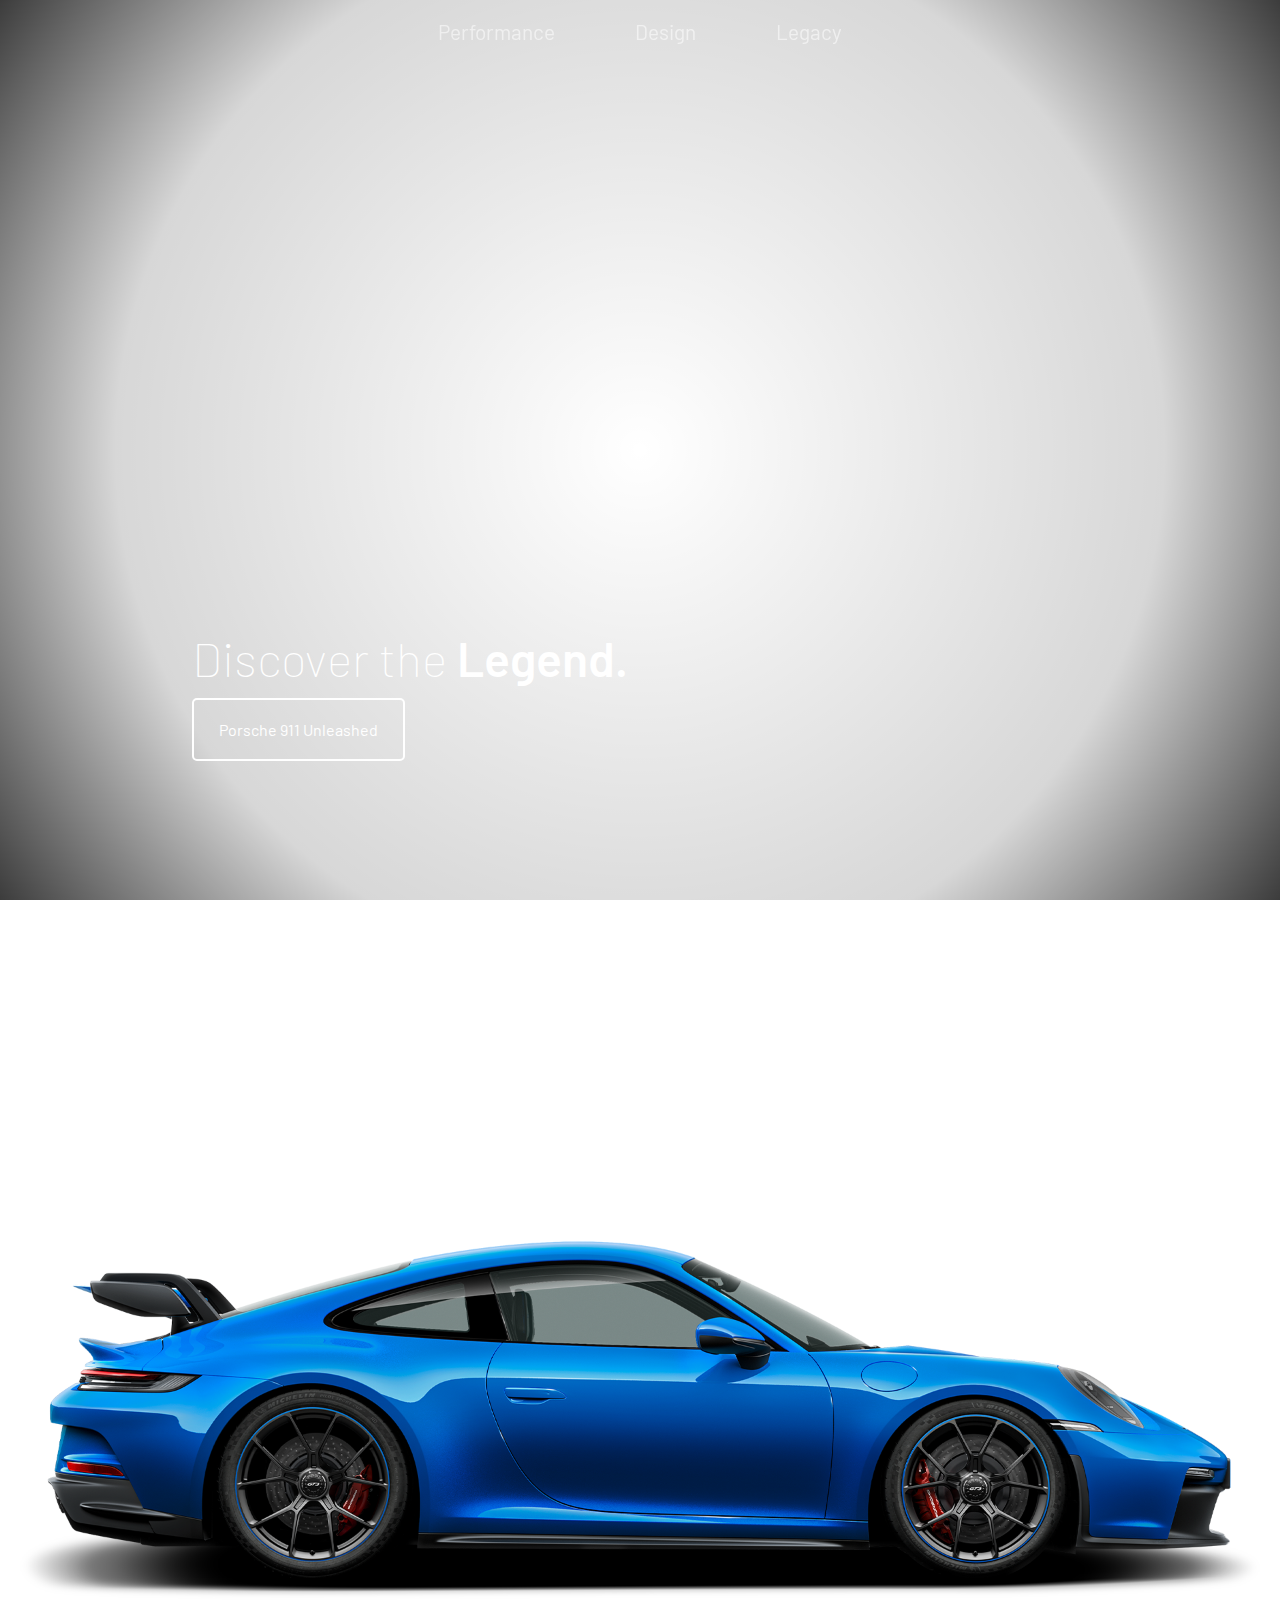
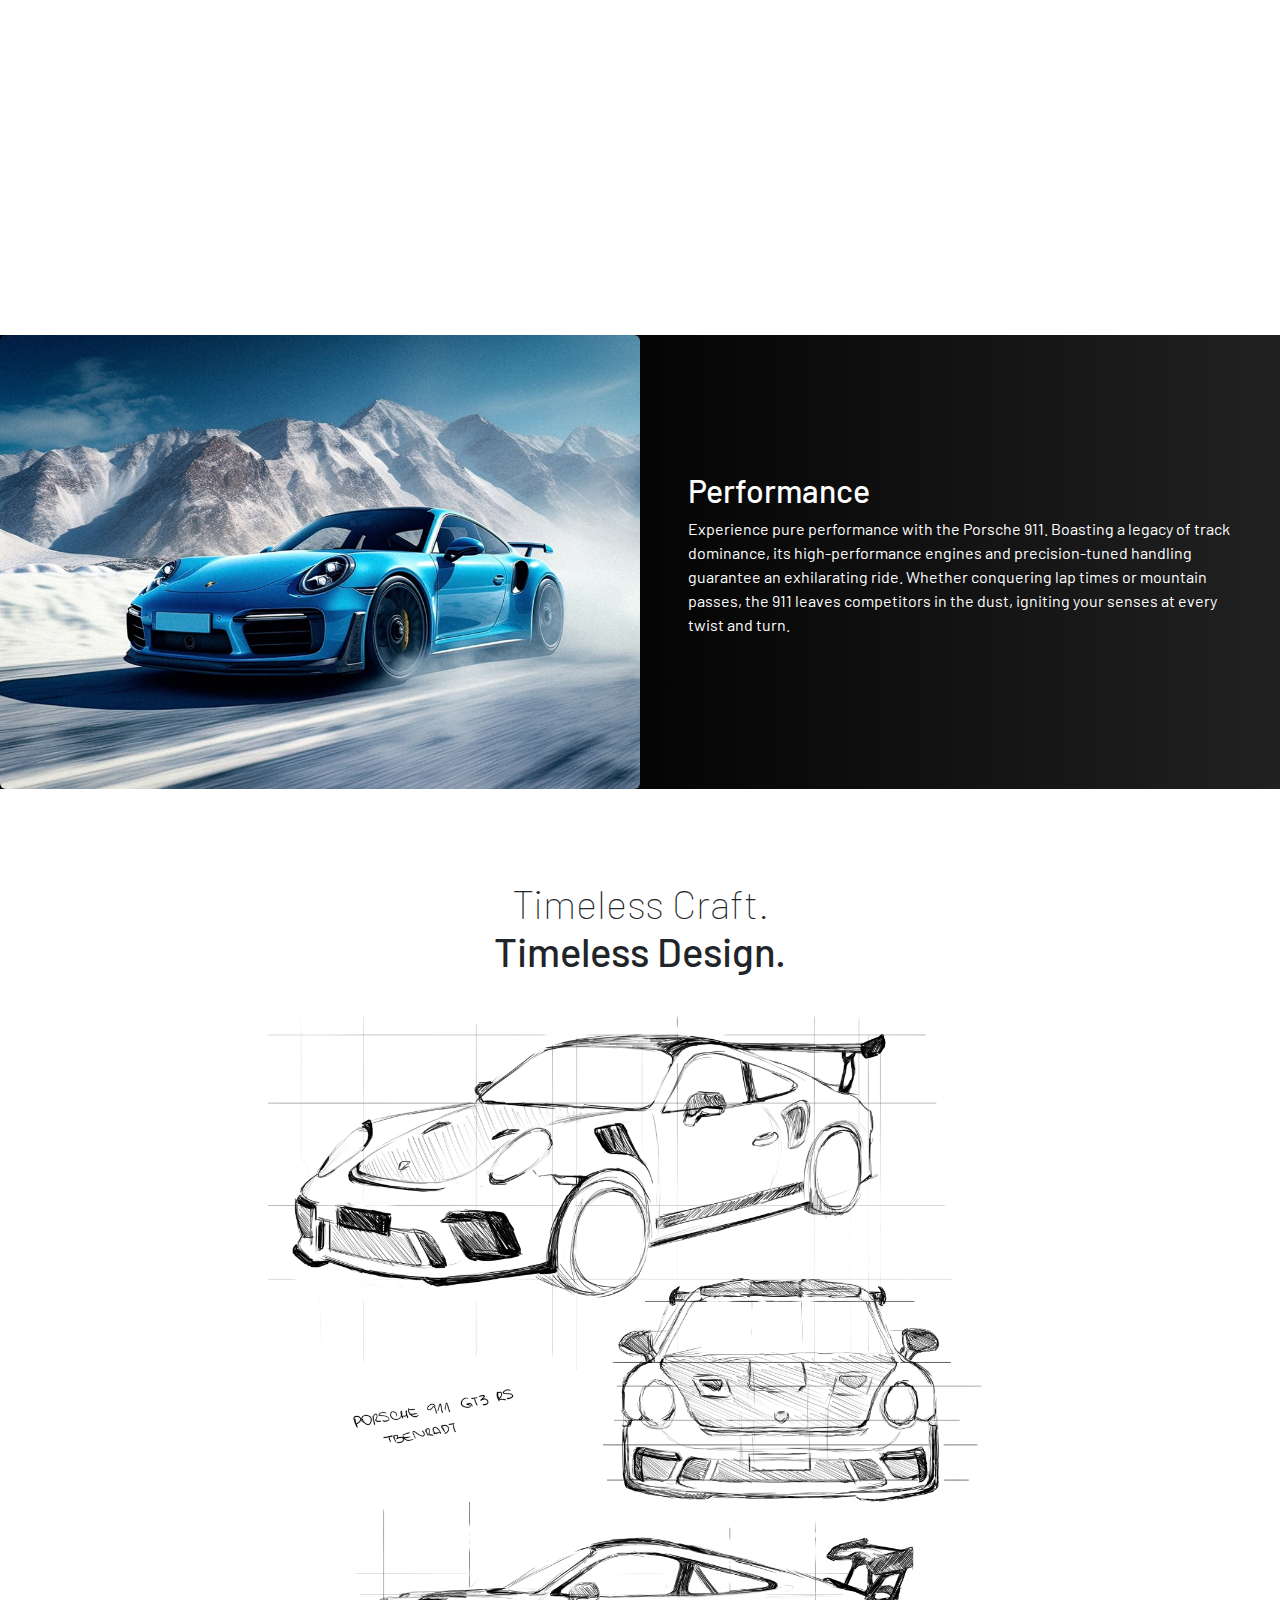
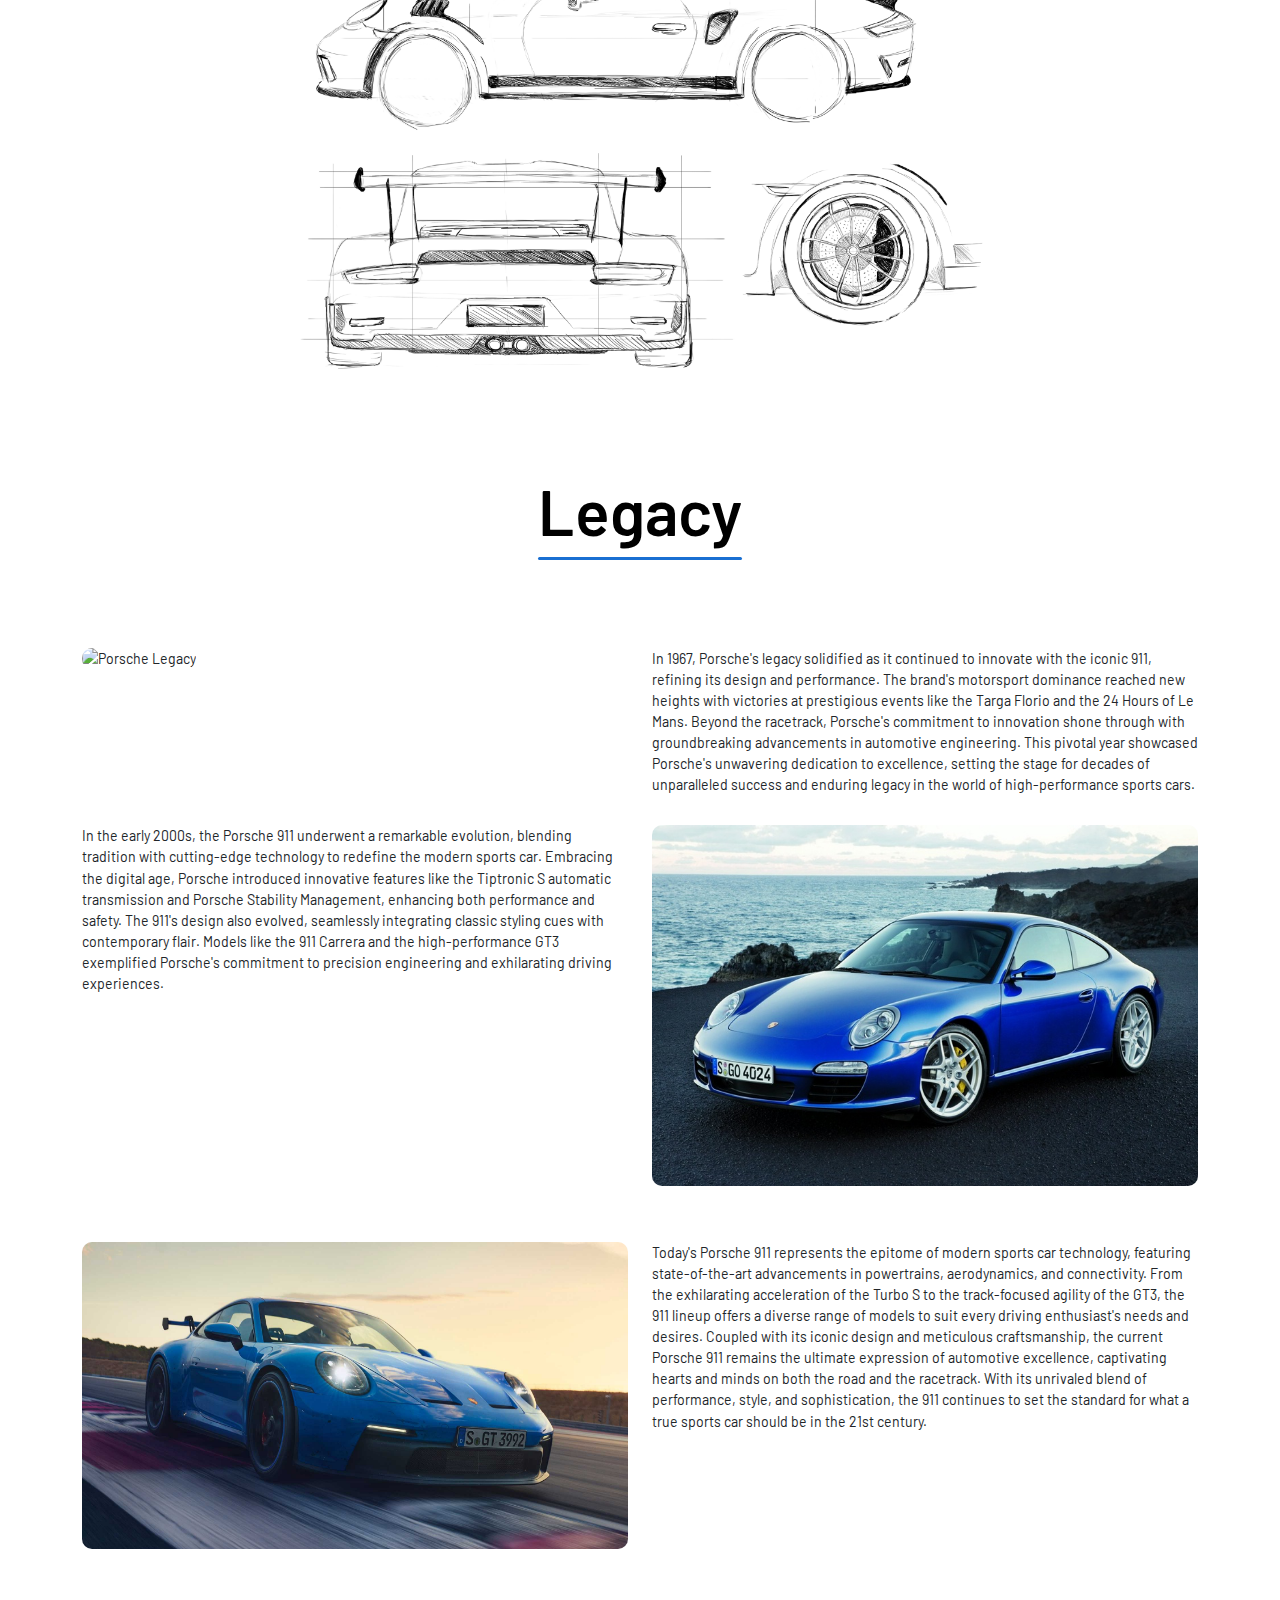
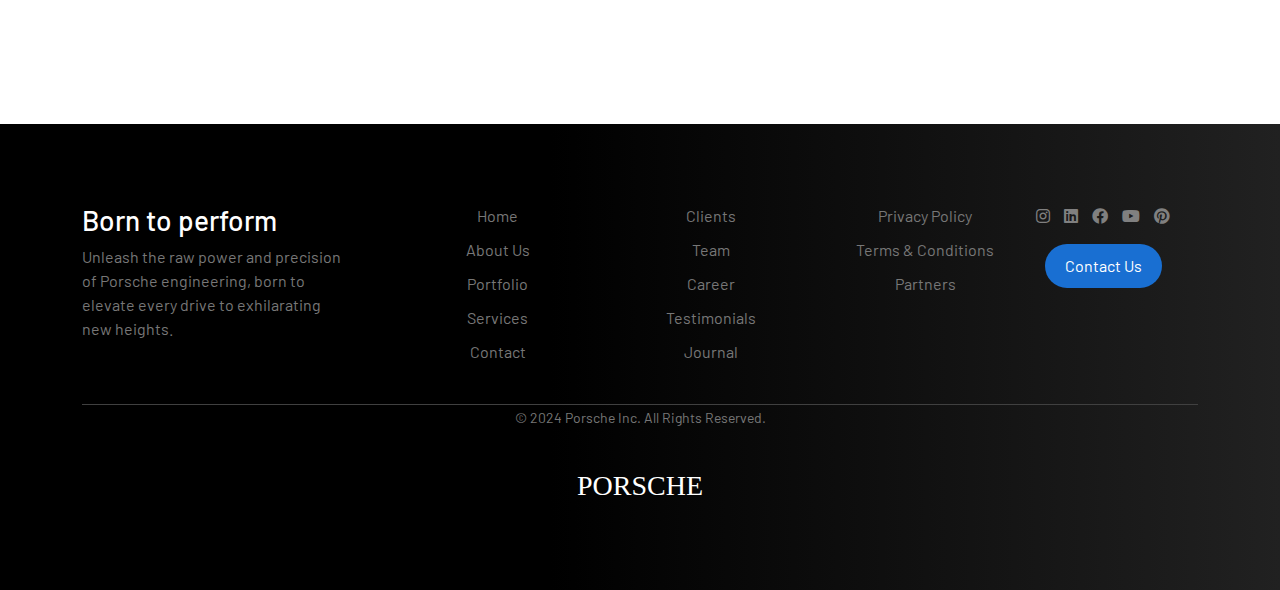
==== commit 95ac3baa: "added main content" ====
--- a/index.html
+++ b/index.html
@@ -19,14 +19,89 @@
 
 <body id="scrollbar2">
     
-    <video class="main-video" src="images/main-video.mp4" muted loop autoplay plays-inline>
-    </video>
+    <div>
+        <video class="main-video" src="images/main-video.mp4" muted loop autoplay plays-inline></video>
 
-    <div class="overlay"></div>
+        <div class="overlay"></div>
+        <div class="over-video">
+            <h1>Discover the <b>Legend.</b></h1>
+            <a href="#" class="main-button">Porsche 911 Unleashed</a>
+        </div>
+    </div>
 
     <div class="image-container">
         <img class="bg-image" src="images/porsche-model.png"></img>
     </div>
+
+    <div id="performance" class="performance-container row gradient">
+        <div class="col-12 col-lg-6">
+            <img src="images/porsche-ice.jpg" class="rounded">
+        </div>
+        <div class="col-12 col-lg-6 p-5 d-flex flex-column justify-content-center">
+            <h1>Performance</h1>
+            <p>Experience pure performance with the Porsche 911. 
+                Boasting a legacy of track dominance, its high-performance engines and precision-tuned handling guarantee an exhilarating ride. 
+                Whether conquering lap times or mountain passes, the 911 leaves competitors in the dust, igniting your senses at every twist and turn.
+            </p>
+        </div>  
+    </div>
+
+    <div id="design" class="container design-container">
+        <h1 class="design-t-craft">Timeless Craft.</h1>
+        <h1 class="design-t-design">Timeless Design.</h1>
+        <div class="design-img-container">
+            <img src="images/porsche-design.png"></img>
+        </div>
+    </div>
+    
+    
+    <div id="legacy" class="container legacy-container">
+        <div class="legacy-title">
+            <h1>Legacy</h1>
+        </div>
+        <div class="row">
+            <div class="col-lg-6  mb-3">
+                <div class="image-text-container">
+                    <img src="images/porsche-legacy-1967.jpg" class="img-fluid" alt="Porsche Legacy">
+                </div>
+            </div>
+            <div class="col-lg-6">
+                <div class="image-text-container">
+                    <p>In 1967, Porsche's legacy solidified as it continued to innovate with the iconic 911, refining its design and performance. The brand's motorsport dominance reached new heights with victories at prestigious events like the Targa Florio and the 24 Hours of Le Mans. Beyond the racetrack, Porsche's commitment to innovation shone through with groundbreaking advancements in automotive engineering. This pivotal year showcased Porsche's unwavering dedication to excellence, setting the stage for decades of unparalleled success and enduring legacy in the world of high-performance sports cars.</p>
+                </div>
+            </div>
+        </div>
+        <div class="row">
+            <div class="col-lg-6 order-lg-2 mb-3">
+                <div class="image-text-container">
+                    <img src="images/porsche-legacy-2009.jpg" class="img-fluid" alt="Porsche Legacy">
+                </div>
+            </div>
+            <div class="col-lg-6 order-lg-1">
+                <div class="image-text-container">
+                    <p>In the early 2000s, the Porsche 911 underwent a remarkable evolution, blending tradition with cutting-edge technology to redefine the modern sports car. Embracing the digital age, Porsche introduced innovative features like the Tiptronic S automatic transmission and Porsche Stability Management, enhancing both performance and safety.
+
+                        The 911's design also evolved, seamlessly integrating classic styling cues with contemporary flair. Models like the 911 Carrera and the high-performance GT3 exemplified Porsche's commitment to precision engineering and exhilarating driving experiences.</p>
+                    
+                </div>
+            </div>
+        </div>
+        <div class="row">
+            <div class="col-lg-6">
+                <div class="image-text-container">
+                    <img src="images/porsche-legacy-2022.jpg" class="img-fluid" alt="Porsche Legacy">
+                </div>
+            </div>
+            <div class="col-lg-6">
+                <div class="image-text-container">
+                    <p>Today's Porsche 911 represents the epitome of modern sports car technology, featuring state-of-the-art advancements in powertrains, aerodynamics, and connectivity. From the exhilarating acceleration of the Turbo S to the track-focused agility of the GT3, the 911 lineup offers a diverse range of models to suit every driving enthusiast's needs and desires.
+                        
+                        Coupled with its iconic design and meticulous craftsmanship, the current Porsche 911 remains the ultimate expression of automotive excellence, captivating hearts and minds on both the road and the racetrack. With its unrivaled blend of performance, style, and sophistication, the 911 continues to set the standard for what a true sports car should be in the 21st century.</p>
+                </div>
+            </div>
+        </div>
+    </div>
+
     <!-- <h1 class="porse-test">PORSCHE</h1> -->
     <nav class="navbar navbar-expand-sm bg-dark navbar-dark fixed-top">
         <div class="container-fluid">
@@ -36,19 +111,19 @@
             <div class="collapse navbar-collapse justify-content-center" id="collapsibleNavbar">
                 <ul class="navbar-nav">
                     <li class="nav-item">
-                        <a class="nav-link" href="#">Performance</a>
+                        <a class="nav-link" href="#performance">Performance</a>
                     </li>
                     <li class="nav-item">
-                        <a class="nav-link legacy-margin" href="#">Legacy</a>
+                        <a class="nav-link middle-nav-margin" href="#design">Design</a>
                     </li>
                     <li class="nav-item">
-                        <a class="nav-link" href="#">Design</a>
+                        <a class="nav-link" href="#legacy">Legacy</a>
                     </li>
                 </ul>
             </div>
         </div>
     </nav>
-    <footer class="footer">
+    <footer class="footer gradient">
         <div class="container">
             <div class="row justify-content-center">
                 <div class="col-8 col-sm-10 col-md-8 col-lg-3 mb-4">
@@ -110,7 +185,7 @@
         </div>
     </footer>
     
-    
+    <script src="main.js"></script>
 </body>
 
 </html>--- a/style.css
+++ b/style.css
@@ -4,7 +4,7 @@
 }
 
 @media screen and (min-width:576px) {
-    .legacy-margin {
+    .middle-nav-margin {
         margin: 0 4rem;
     }
 }
@@ -21,6 +21,15 @@
 body#scrollbar2::-webkit-scrollbar-thumb {
     border-radius: 8px !important;
     background-color: #1a1a1a !important;
+}
+
+body#scrollbar2::-webkit-scrollbar-thumb:hover {
+    background-color: #333333 !important;
+}
+
+body {
+    font-family: 'Barlow', sans-serif;
+    font-weight: 400;
 }
 
 .overlay{
@@ -33,18 +42,14 @@
 }
 
 .main-video {
+    height: 100vh;
     width: 100%;
     position: absolute;
     right: 0;
-    bottom:0;
+    bottom: 0;
     z-index: -1;
-}
-
-body {
-    font-family: 'Barlow', sans-serif;
-    font-weight: 400;
-}
-
+    object-fit: cover;
+}
 
 .image-container {
     display: grid;
@@ -58,6 +63,37 @@
     max-height: 100%; 
 }
   
+.over-video{
+    position: absolute;
+    top: 70%;
+    left: 15%;
+}
+
+.over-video h1{
+    font-size: 2em;
+    color: white;
+    margin-bottom: 30px;
+    font-weight: 100;
+}
+
+.over-video b{
+    font-weight: 600;
+}
+
+.over-video .main-button{
+    color: white;
+    border-radius: 5px;
+    border: 2px solid white;
+    padding: 20px 25px;
+    display: inline;
+}
+
+@media screen and (min-width:576px) {
+    .over-video h1{
+        font-size: 3em;
+    }
+}
+
 /* .porse-test {
     font-size: 100px;
     color: rgb(77, 77, 77);
@@ -77,11 +113,17 @@
 } 
 */
 
-
-.footer,
-.navbar {
+.navbar{
+    font-size: 1.3em;
+}
+
+.navbar.bg-dark{
+    background-color: transparent !important;
+}
+
+.gradient {
     background: rgb(0, 0, 0);
-    background: linear-gradient(90deg, rgba(0, 0, 0, 1) 43%, rgba(71, 71, 71, 1) 100%);
+    background: linear-gradient(90deg, rgba(0, 0, 0, 1) 43%, rgb(33, 33, 33) 100%);
 }
 
 a {
@@ -90,10 +132,116 @@
     transition: .3s all ease;
 }
 
-a,
+a{
+    text-decoration: none;
+    color:#777;
+}
 a:hover {
     text-decoration: none;
-}
+    color: white;
+}
+
+
+.performance-container{
+    scroll-margin-top: 5vh;
+    background-color: #000000;
+    color:white;
+    box-sizing: border-box;
+    --bs-gutter-x: 0;
+    margin-top: 15vh;
+}
+
+.performance-container img{
+    width: 100%;
+}
+
+.performance-container h1{
+    font-size: 2.5vw;
+}
+
+.performance-container p{
+    font-size: 1.25vw;
+}
+
+@media screen and (max-width:850px){
+    .performance-container h1{
+        font-size: 4vw;
+    }
+    
+    .performance-container p{
+        font-size: 2.5vw;
+    }
+}
+
+.design-container{
+    scroll-margin-top: 10vh;
+    margin-top:10vh;
+    max-width: 60%;
+}
+
+.design-container h1{
+    text-align: center;
+    margin:0;
+}
+
+.design-t-craft{
+    font-weight: 100;
+}
+
+.design-t-design{
+    font-weight: 500;
+}
+
+.design-img-container img{
+    width: 100%;
+}
+
+
+.image-text-container {
+    margin-bottom: 30px;
+}
+.image-text-container img {
+    border-radius: 10px;
+    margin-bottom: 10px;
+    max-width: 100%;
+}
+
+@media screen and (min-width: 1200px) and (max-width:2560px){
+    .image-text-container {
+      font-size: 1.1vw;
+    }
+}
+
+.legacy-container{
+    scroll-margin-top: 10vh;
+    margin-top: 5vh ;
+    margin-bottom: 15vh ;
+}
+
+.legacy-title {
+    text-align: center;
+    margin-bottom: 10vh; 
+}
+
+.legacy-title h1 {
+    font-size: 4rem; 
+    font-weight: 600;
+    position: relative;
+    display: inline-block;
+    color: #000000; 
+}
+
+.legacy-title h1::after {
+    content: '';
+    position: absolute;
+    width: 100%;
+    height: 3px; 
+    background-color: #196fd2; 
+    bottom: -10px; 
+    left: 0;
+    border-radius: 5px;
+}
+
 
 .footer {
     padding: 5rem 0;
@@ -107,14 +255,6 @@
 .footer .nav-links li {
     margin-bottom: 10px;
     
-}
-
-.footer .nav-links li a {
-    color: gray;
-}
-
-.footer .nav-links li a:hover {
-    color: #fff;
 }
 
 .footer .btn-blue-color {
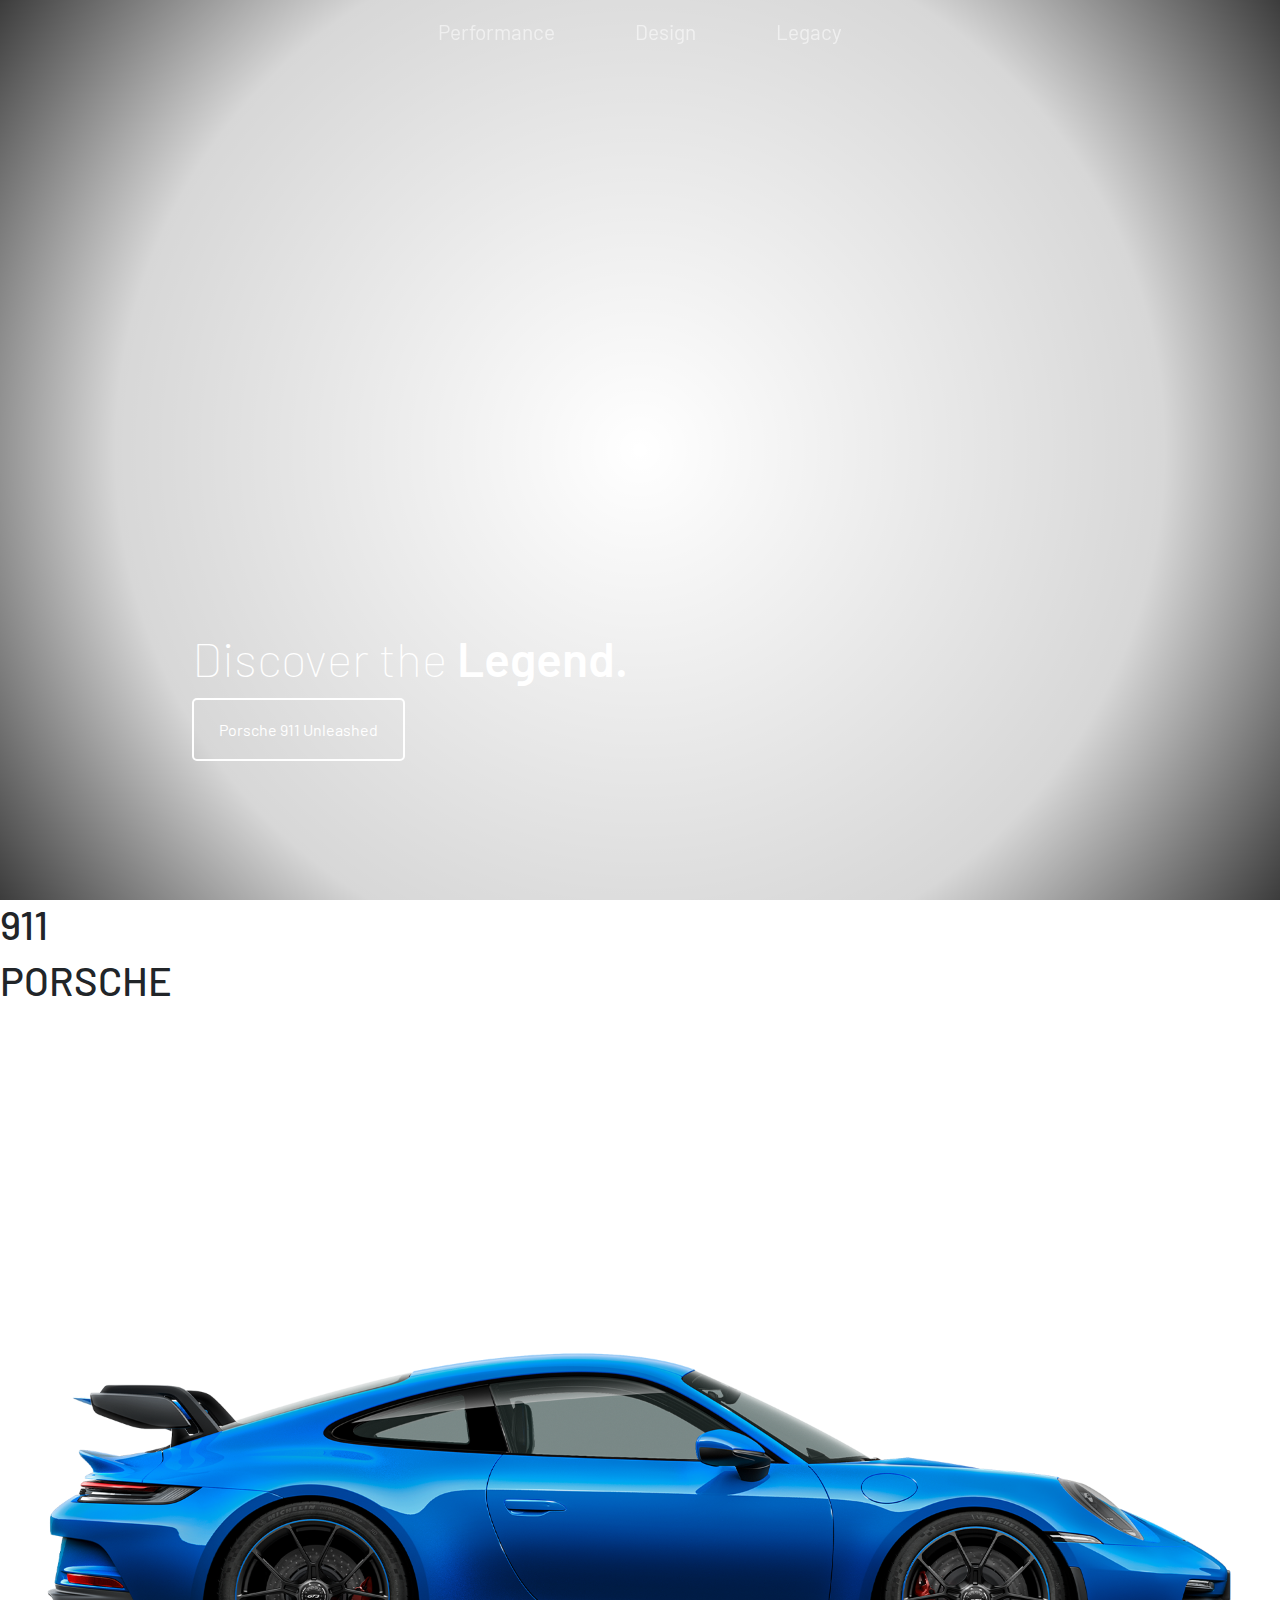
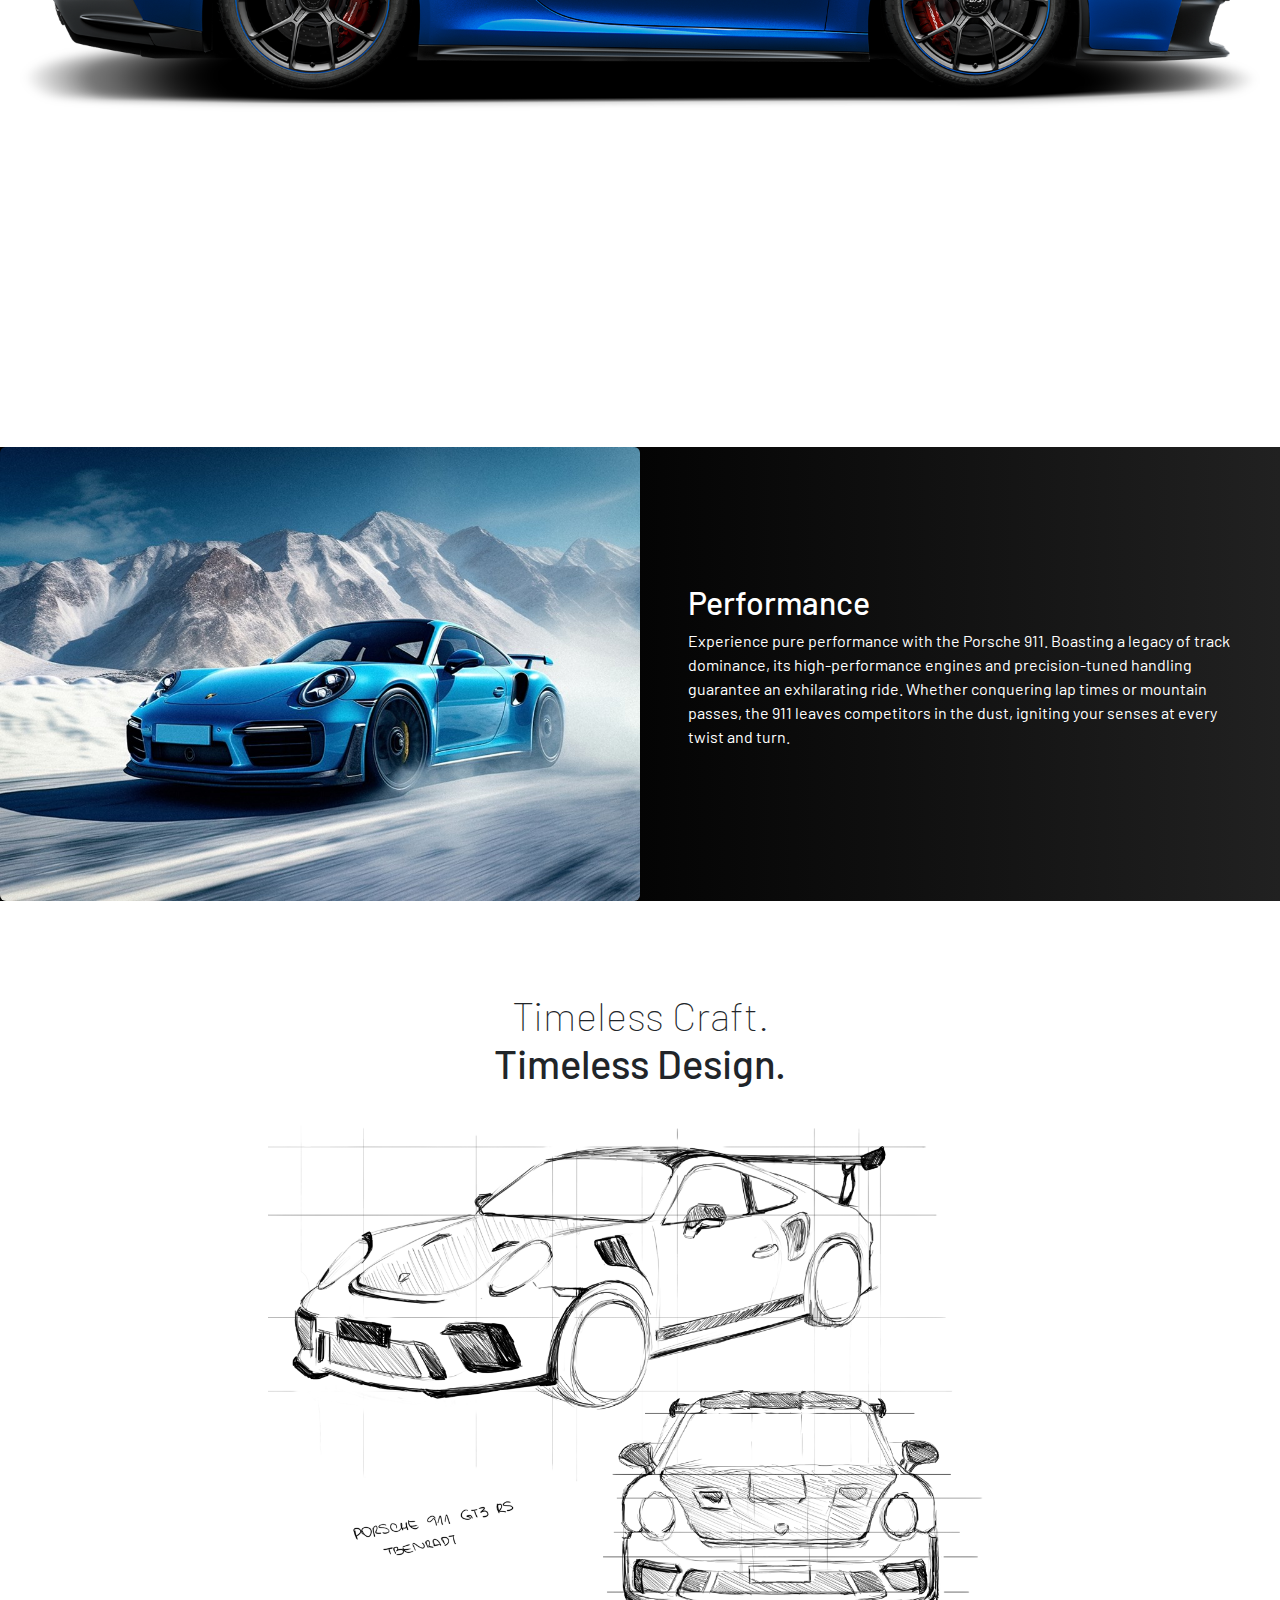
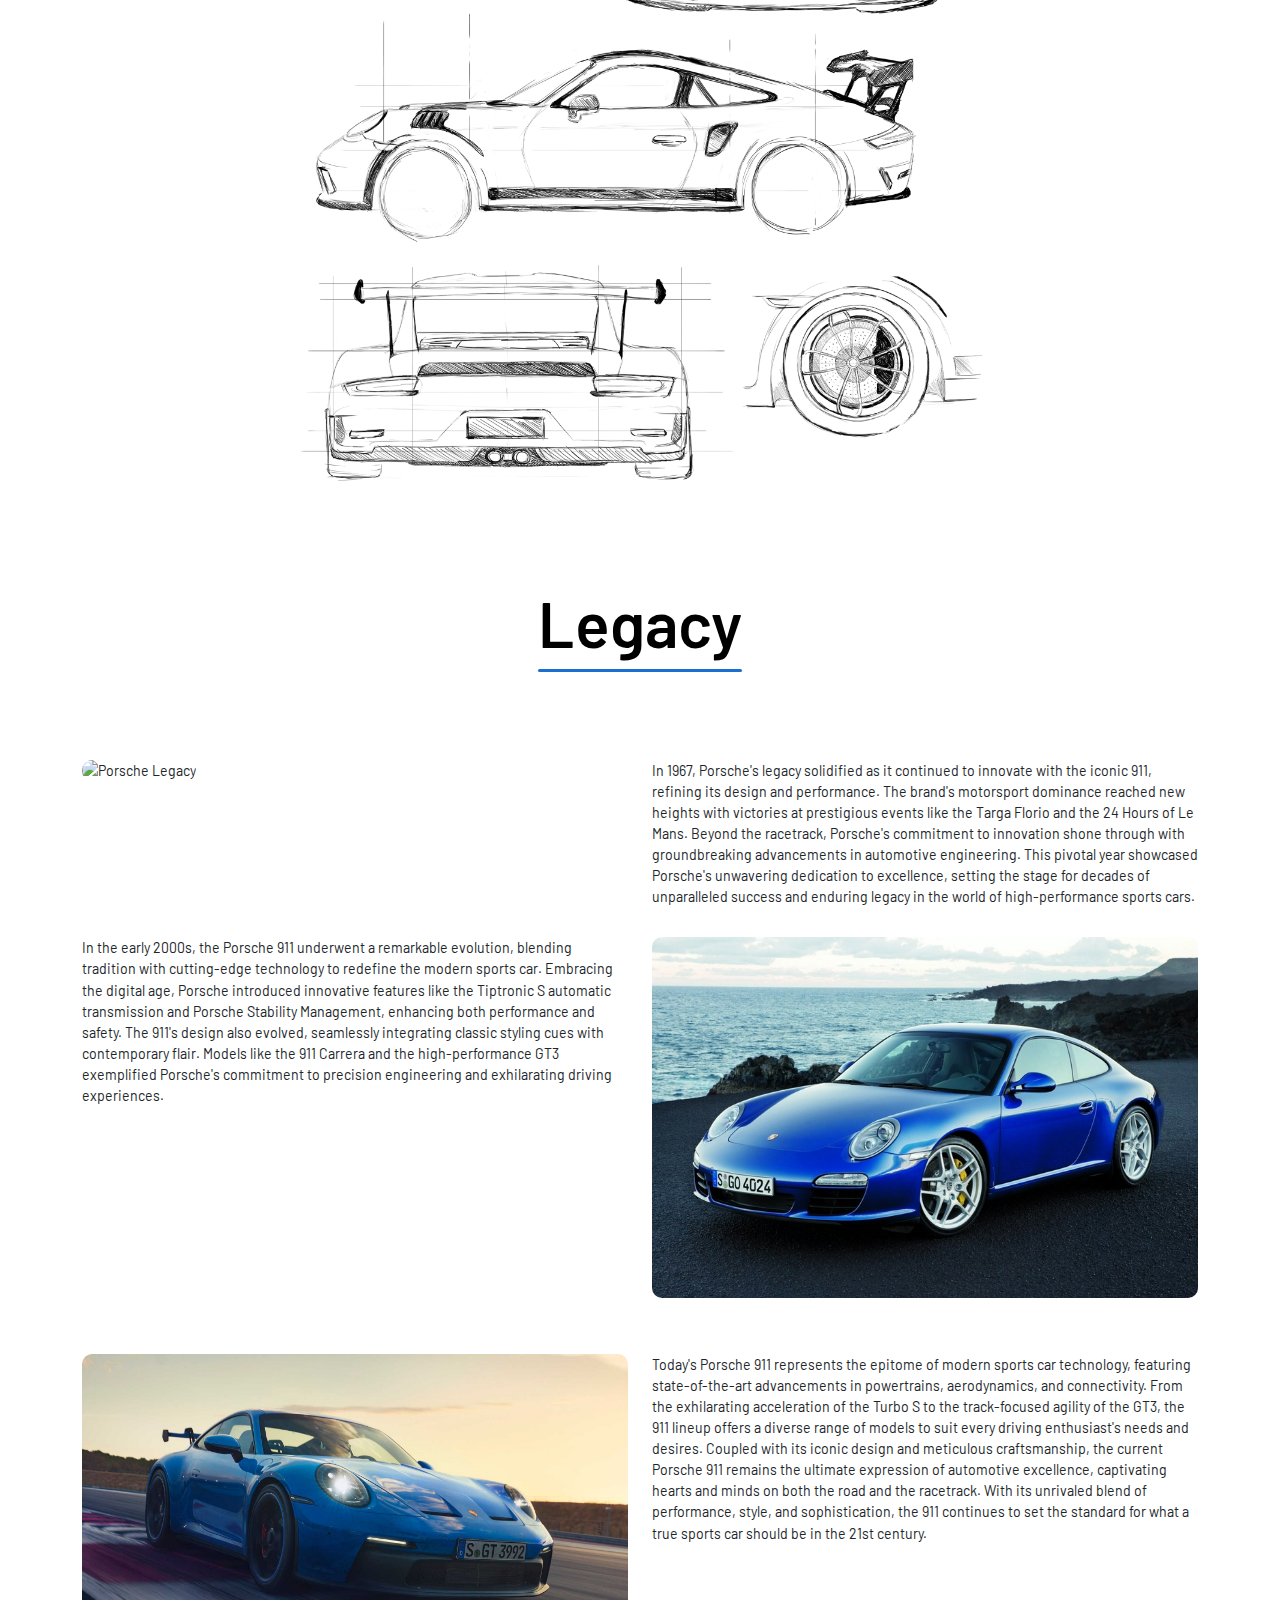
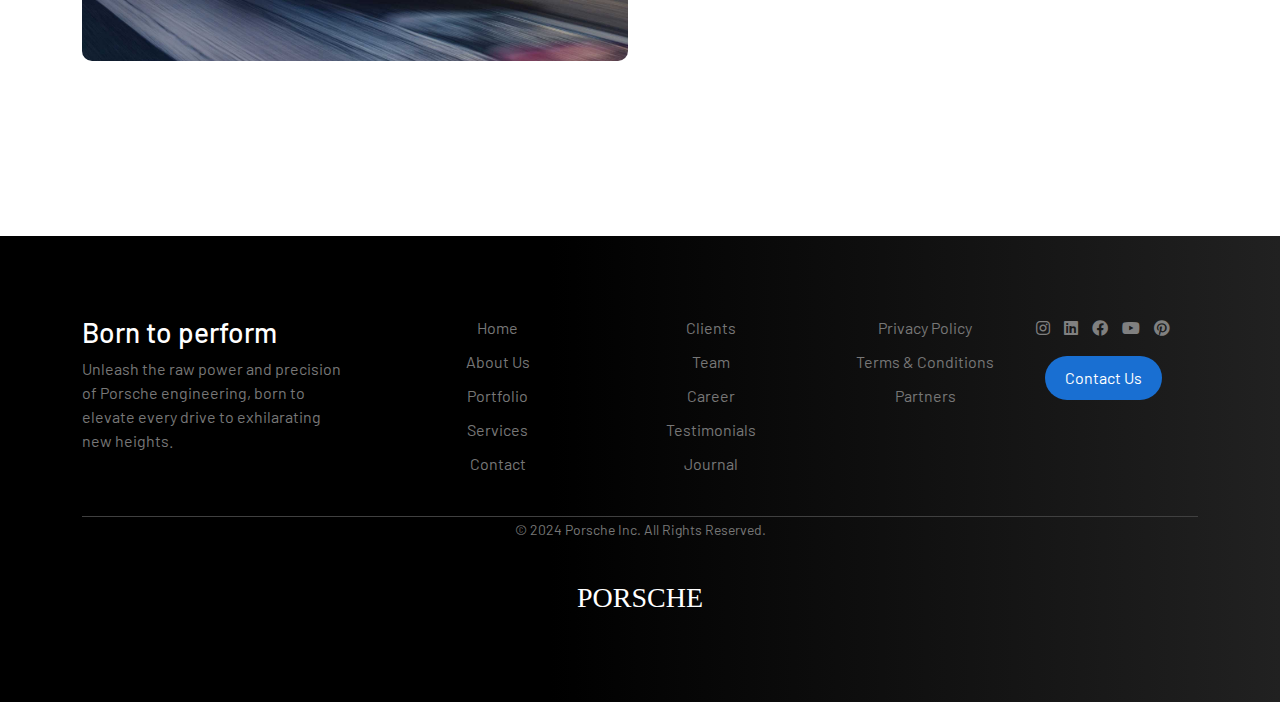
==== commit 013a3124: "playsinline fix on video" ====
--- a/index.html
+++ b/index.html
@@ -20,7 +20,7 @@
 <body id="scrollbar2">
     
     <div>
-        <video class="main-video" src="images/main-video.mp4" muted loop autoplay plays-inline></video>
+        <video class="main-video" src="images/main-video.mp4" muted loop autoplay playsinline></video>
 
         <div class="overlay"></div>
         <div class="over-video">
@@ -28,7 +28,10 @@
             <a href="#" class="main-button">Porsche 911 Unleashed</a>
         </div>
     </div>
-
+    <div class="image-overlay">
+        <h1 class="image-911">911</h1>
+        <h1 class="image-logo">PORSCHE</h1>
+    </div>
     <div class="image-container">
         <img class="bg-image" src="images/porsche-model.png"></img>
     </div>
@@ -102,7 +105,6 @@
         </div>
     </div>
 
-    <!-- <h1 class="porse-test">PORSCHE</h1> -->
     <nav class="navbar navbar-expand-sm bg-dark navbar-dark fixed-top">
         <div class="container-fluid">
             <button class="navbar-toggler" type="button" data-bs-toggle="collapse" data-bs-target="#collapsibleNavbar">
